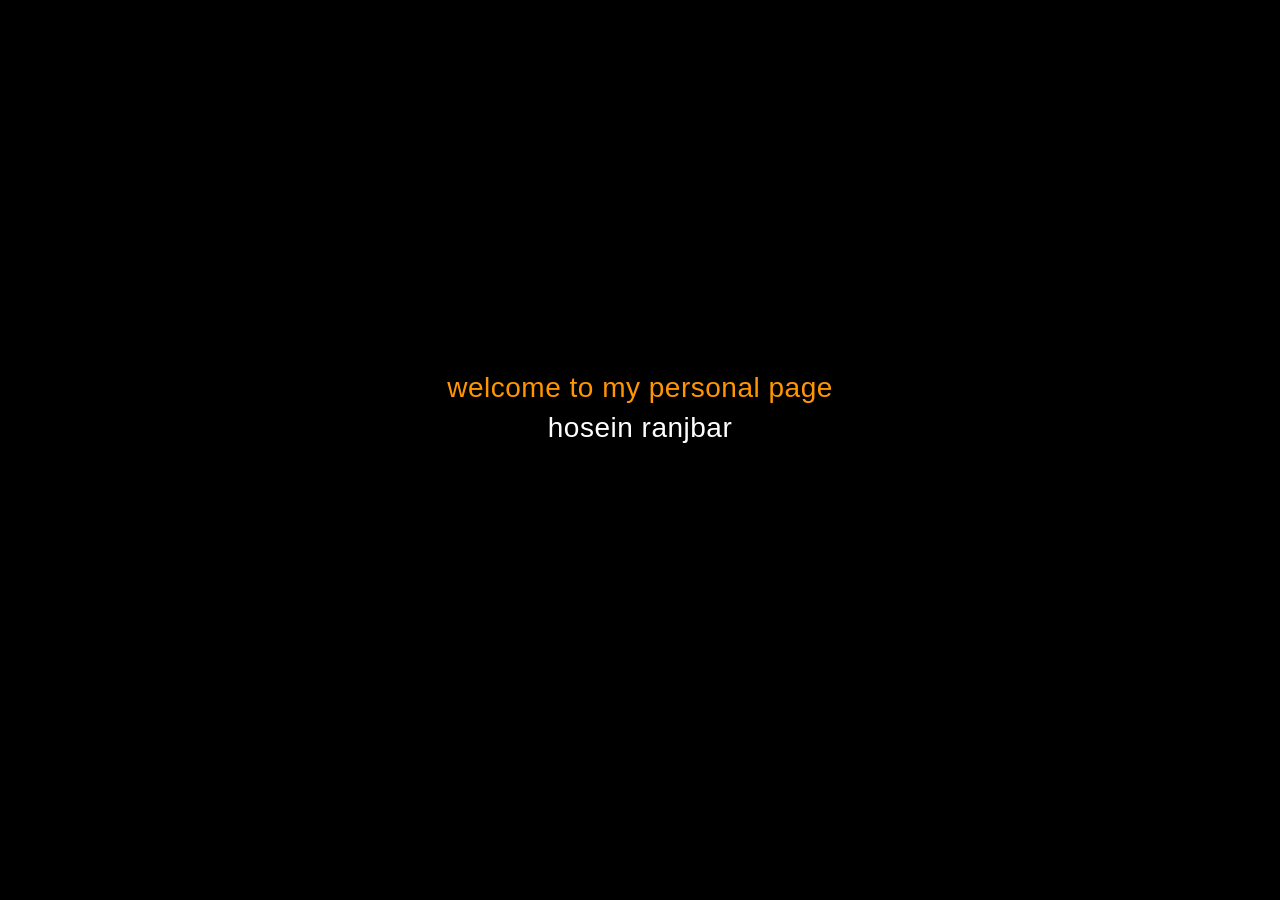
==== index.html @ e2eaaa0a "Update index.html" ====
<!DOCTYPE html>

<html lang="en">

<head>

    <meta charset="UTF-8">

    <meta name="viewport" content="width=device-width, initial-scale=1.0, maximum-scale=1.0, user-scalable=no">

    <title>hosein ranjbar</title>

    <style>

        /* Prevents all scrolling and handles layout */

        html, body {

            margin: 0;

            padding: 0;

            width: 100%;

            height: 100%;

            background: #000;

            font-family: -apple-system, BlinkMacSystemFont, "SF Pro Display", "Segoe UI", Roboto, Arial, sans-serif;

            overflow: hidden; /* Fixes the scrollbar issue */

            display: flex;

            justify-content: center;

            align-items: center;

            position: relative;

        }

        .container {

            text-align: center;

            width: 100%;

            max-width: 1000px;

            padding: 0 20px;

            z-index: 10;

            position: relative;

        }

        .line {

            font-size: clamp(18px, 5vw, 28px);

            display: block;

            margin: 8px 0;

            color: #ff9500; /* Brighter orange */

            font-weight: 500;

            letter-spacing: 0.5px;

            text-transform: lowercase;

        }

        .white { color: #fff; }

        .char {

            display: inline-block;

            position: relative;

            opacity: 0;

            animation: explode 5s cubic-bezier(0.2, 0.8, 0.2, 1) forwards;

        }

        @keyframes explode {

            0% { opacity: 0; transform: translate(var(--x), var(--y)) rotate(var(--r)); }

            85% { opacity: 1; transform: translate(var(--x2), var(--y2)) rotate(var(--r2)); }

            100% { opacity: 1; transform: translate(0,0) rotate(0deg); }

        }

        /* Responsive Button Grid */

        .links {

            margin-top: 50px;

            display: grid;

            gap: 15px;

            /* Mobile: 2 columns */

            grid-template-columns: repeat(2, 1fr);

            justify-content: center;

            width: 100%;

            max-width: 400px;

            margin-left: auto;

            margin-right: auto;

        }

        /* Tablet and Desktop: 4 columns in one row */

        @media (min-width: 768px) {

            .links {

                max-width: none;

                grid-template-columns: repeat(4, auto);

                display: flex;

                gap: 20px;

            }

        }

        .links a {

            display: flex;

            justify-content: center;

            align-items: center;

            padding: 12px 24px;

            border: 1.5px solid #ff9500;

            border-radius: 12px;

            font-size: 15px;

            color: #ff9500;

            text-decoration: none;

            font-weight: 500;

            opacity: 0;

            text-transform: lowercase;

            transition: all 0.3s ease;

            -webkit-tap-highlight-color: transparent;

            white-space: nowrap;

        }

        .links a.show-border {

            opacity: 1;

            animation: liquidPop 0.8s cubic-bezier(0.34, 1.56, 0.64, 1) forwards;

        }

        @keyframes liquidPop {

            0% { transform: scale(0.5); }

            100% { transform: scale(1); }

        }

        .links a:hover {

            background: #ff9500;

            color: #000;

            transform: scale(1.05);

        }

        /* Falling words - Prevent Scroll */

        .falling-word {

            position: absolute;

            top: -100px;

            /* Lighter, brighter orange with controlled opacity */

            color: rgba(200, 200, 200, 0.65); 

            font-weight: 400;

            pointer-events: none;

            white-space: nowrap;

            opacity: 0;

            animation: slowFall var(--duration) cubic-bezier(0.4, 0, 0.6, 1) forwards;

            z-index: 1;

        }

        @keyframes slowFall {

            0% { 

                transform: translateY(0) rotate(var(--rot)); 

                opacity: 0; 

            }

            15% { opacity: 0.65; } /* Brighter peak */

            85% { opacity: 0.4; }

            100% { 

                transform: translateY(110vh) rotate(var(--rot2)); 

                opacity: 0; 

            }

        }

    </style>

</head>

<body>

    <div class="container">

        <div class="line" data-text="welcome to my personal page"></div>

        <div class="line white" data-text="hosein ranjbar"></div>

        

        <div class="links">

            <a href="tel:+989379380848" data-text="call">call</a>
            <a href="https://codepen.io/hosein-ranjbar-the-typescripter" data-text="game">codepen</a>

            <a href="game.html" data-text="game">game</a>

            <a href="https://github.com/hosein-ranjbar" target="_blank" data-text="github">github</a>

            <a href="mailto:hosein.r67@usa.com" data-text="email">email</a>

        </div>

    </div>

    <script>

        function explodeAllText() {

            const all = document.querySelectorAll(".line, .links a");

            const screenW = window.innerWidth;

            const screenH = window.innerHeight;

            all.forEach((el) => {

                const text = el.getAttribute("data-text");

                el.innerHTML = "";

                [...text].forEach((char, i) => {

                    const span = document.createElement("span");

                    span.classList.add("char");

                    // Explosion range

                    const randX = (Math.random() - 0.5) * screenW * 1.1;

                    const randY = (Math.random() - 0.5) * screenH * 1.1;

                    const randR = Math.random() * 720 - 360;

                    

                    span.style.setProperty("--x", randX + "px");

                    span.style.setProperty("--y", randY + "px");

                    span.style.setProperty("--r", randR + "deg");

                    span.style.animationDelay = (i * 0.03) + "s";

                    

                    span.textContent = char === " " ? "\u00A0" : char;

                    el.appendChild(span);

                });

            });

            setTimeout(() => {

                document.querySelectorAll('.links a').forEach((link, index) => {

                    setTimeout(() => {

                        link.classList.add('show-border');

                    }, index * 120);

                });

            }, 4500); 

            setTimeout(startFallingWords, 6500); 

        }

        const techWords = [

            "html5", "css3", "javascript", "python", "ai", "php", "wordpress", 

            "c#", "macos", "linux", "kali", "ubuntu", "mysql", "git", "docker", 

            "react", "node.js", "cybersecurity", "swift", "android"

        ];

        function startFallingWords() {

            function createWord() {

                const word = document.createElement('div');

                word.className = 'falling-word';

                word.textContent = techWords[Math.floor(Math.random() * techWords.length)];

                // Ensure words stay within horizontal bounds to prevent horizontal scroll

                const sizeRem = Math.random() * 2 + 0.6;

                const wordWidthEstimate = word.textContent.length * (sizeRem * 12);

                const startX = Math.random() * (window.innerWidth - wordWidthEstimate);

                

                const duration = Math.random() * 10 + 15; // 15s to 25s for ultra smooth

                

                word.style.left = Math.max(0, startX) + 'px';

                word.style.fontSize = sizeRem + 'rem';

                word.style.setProperty('--duration', duration + 's');

                word.style.setProperty('--rot', (Math.random() * 30 - 15) + 'deg');

                word.style.setProperty('--rot2', (Math.random() * 90 - 45) + 'deg');

                document.body.appendChild(word);

                word.addEventListener('animationend', () => word.remove());

            }

            setInterval(createWord, 700);

        }

        // Adjust explosion on resize

        window.addEventListener('resize', () => {

            // Optional: Re-calculate center logic if needed

        });

        window.onload = explodeAllText;

    </script>

</body>

</html>
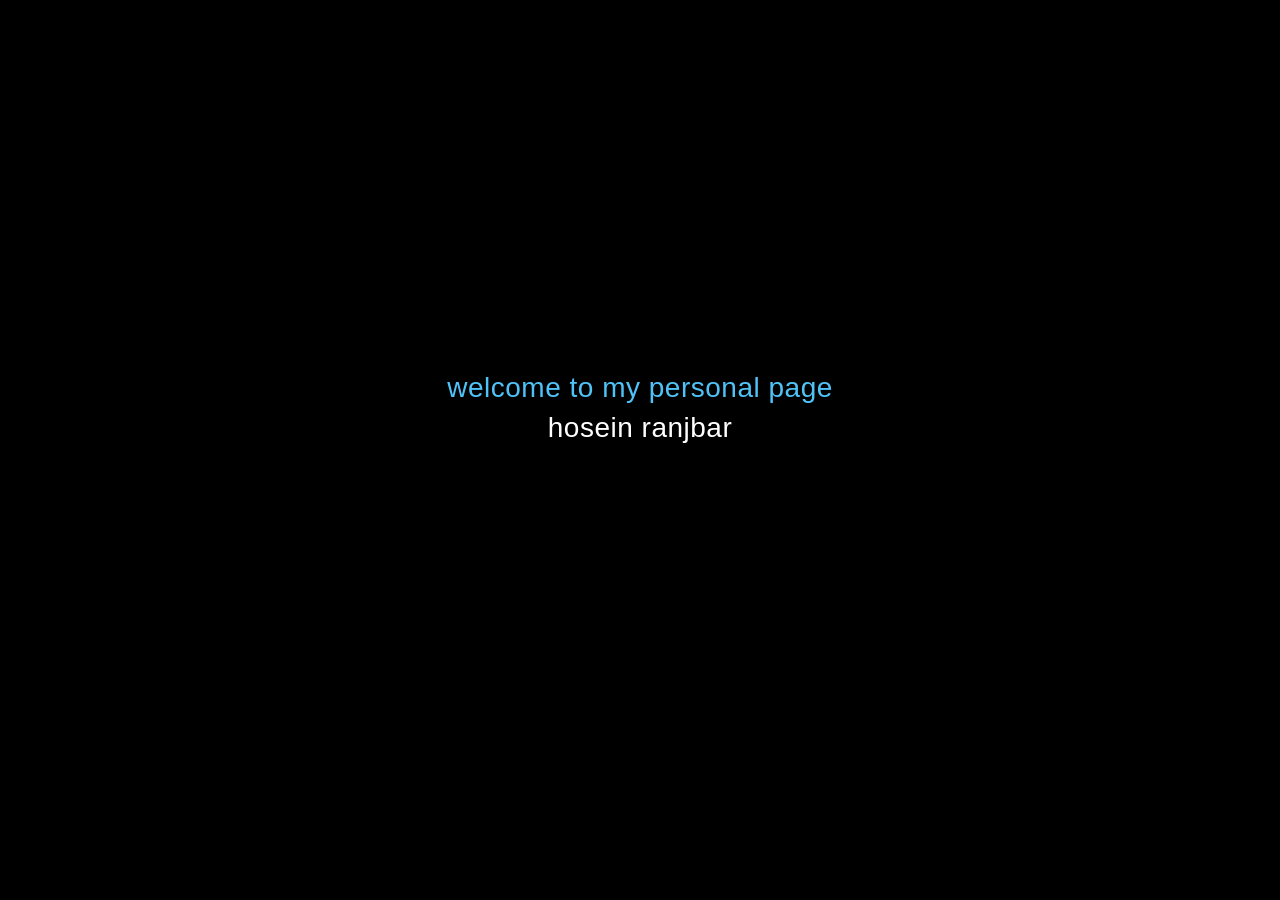
==== commit cc1b84f5: "Update index.html" ====
--- a/index.html
+++ b/index.html
@@ -64,7 +64,7 @@
 
             margin: 8px 0;
 
-            color: #ff9500; /* Brighter orange */
+            color: #4FC3F7; /* Brighter orange */
 
             font-weight: 500;
 
@@ -269,14 +269,11 @@
         <div class="links">
 
             <a href="tel:+989379380848" data-text="call">call</a>
-            <a href="https://codepen.io/hosein-ranjbar-the-typescripter" data-text="game">codepen</a>
-
+            <a href="https://codepen.io/hosein-ranjbar-the-typescripter" data-text="codepen">codepen</a>
+            <a href="https://github.com/hosein-ranjbar" target="_blank" data-text="github">github</a>
+            <a href="mailto:hosein.r67@usa.com" data-text="email">email</a>
             <a href="game.html" data-text="game">game</a>
-
-            <a href="https://github.com/hosein-ranjbar" target="_blank" data-text="github">github</a>
-
-            <a href="mailto:hosein.r67@usa.com" data-text="email">email</a>
-
+            <a href="" data-text="project">project</a>
         </div>
 
     </div>
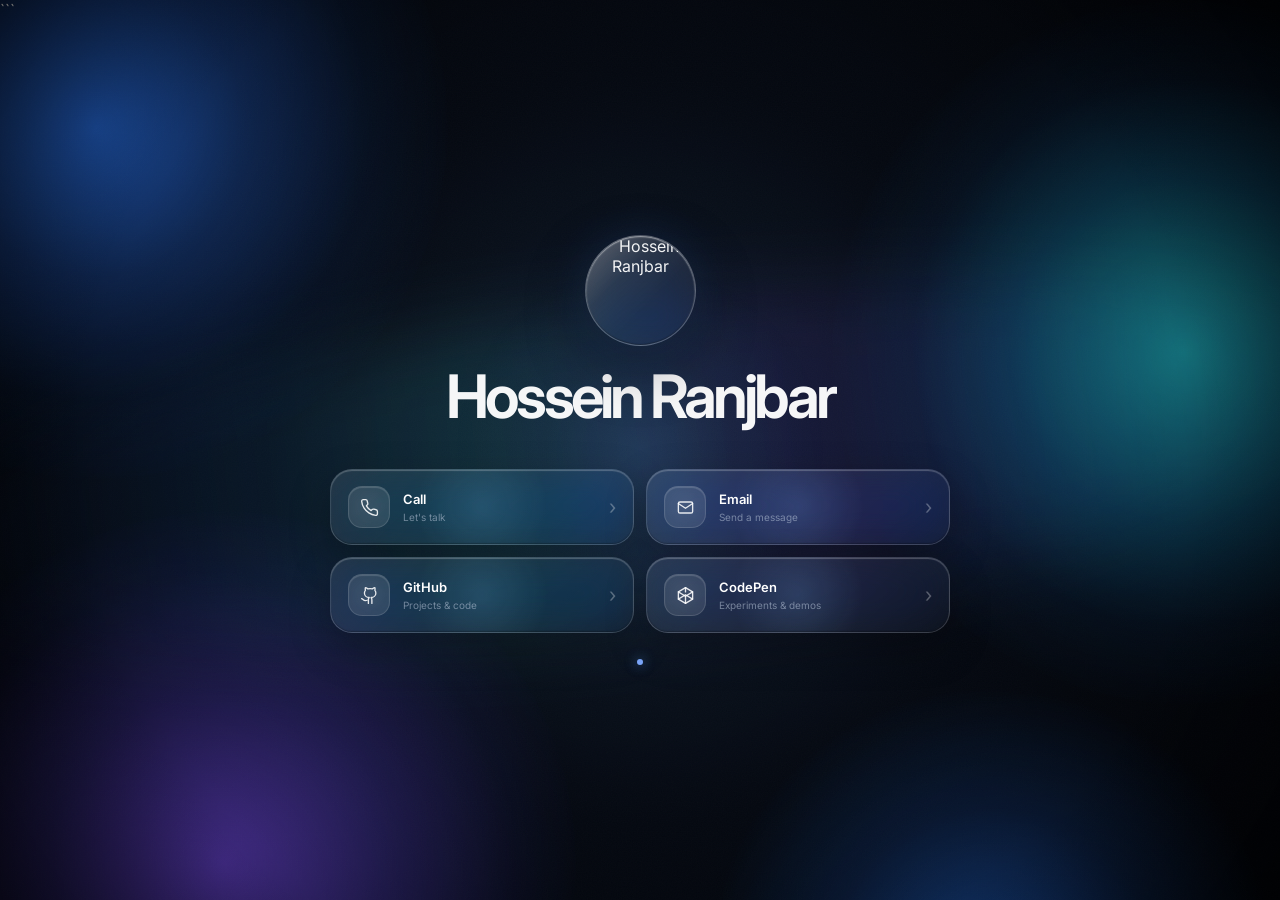
==== commit edb7ea9d: "Update index.html" ====
--- a/index.html
+++ b/index.html
@@ -1,417 +1,1784 @@
 <!DOCTYPE html>
 
 <html lang="en">
-
 <head>
 
-    <meta charset="UTF-8">
-
-    <meta name="viewport" content="width=device-width, initial-scale=1.0, maximum-scale=1.0, user-scalable=no">
-
-    <title>hosein ranjbar</title>
-
-    <style>
-
-        /* Prevents all scrolling and handles layout */
-
-        html, body {
-
-            margin: 0;
-
-            padding: 0;
-
-            width: 100%;
-
-            height: 100%;
-
-            background: #000;
-
-            font-family: -apple-system, BlinkMacSystemFont, "SF Pro Display", "Segoe UI", Roboto, Arial, sans-serif;
-
-            overflow: hidden; /* Fixes the scrollbar issue */
-
-            display: flex;
-
-            justify-content: center;
-
-            align-items: center;
-
-            position: relative;
-
-        }
-
-        .container {
-
-            text-align: center;
-
-            width: 100%;
-
-            max-width: 1000px;
-
-            padding: 0 20px;
-
-            z-index: 10;
-
-            position: relative;
-
-        }
-
-        .line {
-
-            font-size: clamp(18px, 5vw, 28px);
-
-            display: block;
-
-            margin: 8px 0;
-
-            color: #4FC3F7; /* Brighter orange */
-
-            font-weight: 500;
-
-            letter-spacing: 0.5px;
-
-            text-transform: lowercase;
-
-        }
-
-        .white { color: #fff; }
-
-        .char {
-
-            display: inline-block;
-
-            position: relative;
-
-            opacity: 0;
-
-            animation: explode 5s cubic-bezier(0.2, 0.8, 0.2, 1) forwards;
-
-        }
-
-        @keyframes explode {
-
-            0% { opacity: 0; transform: translate(var(--x), var(--y)) rotate(var(--r)); }
-
-            85% { opacity: 1; transform: translate(var(--x2), var(--y2)) rotate(var(--r2)); }
-
-            100% { opacity: 1; transform: translate(0,0) rotate(0deg); }
-
-        }
-
-        /* Responsive Button Grid */
-
-        .links {
-
-            margin-top: 50px;
-
-            display: grid;
-
-            gap: 15px;
-
-            /* Mobile: 2 columns */
-
-            grid-template-columns: repeat(2, 1fr);
-
-            justify-content: center;
-
-            width: 100%;
-
-            max-width: 400px;
-
-            margin-left: auto;
-
-            margin-right: auto;
-
-        }
-
-        /* Tablet and Desktop: 4 columns in one row */
-
-        @media (min-width: 768px) {
-
-            .links {
-
-                max-width: none;
-
-                grid-template-columns: repeat(4, auto);
-
-                display: flex;
-
-                gap: 20px;
-
+<meta charset="UTF-8">
+
+<meta
+name="viewport"
+content="width=device-width, initial-scale=1.0"
+
+>
+
+<title>Hossein Ranjbar</title>
+
+<meta
+name="description"
+content="Hossein Ranjbar — Builder creating digital products, software and interactive experiences."
+
+>
+
+<meta
+name="author"
+content="Hossein Ranjbar"
+
+>
+
+<meta
+name="theme-color"
+content="#02050b"
+
+>
+
+<link
+    rel="canonical"
+    href="https://hosseinranjbar.ir/"
+>
+
+<!-- =========================================================
+     FAVICON
+     همان عکس پروفایل GitHub
+========================================================= -->
+
+<link
+    rel="icon"
+    type="image/jpeg"
+    href="https://avatars.githubusercontent.com/u/107248189?v=4"
+>
+
+<link
+    rel="shortcut icon"
+    href="https://avatars.githubusercontent.com/u/107248189?v=4"
+>
+
+<link
+    rel="apple-touch-icon"
+    href="https://avatars.githubusercontent.com/u/107248189?v=4"
+>
+
+<!-- =========================================================
+     FONT
+========================================================= -->
+
+<link
+    rel="preconnect"
+    href="https://fonts.googleapis.com"
+>
+
+<link
+    rel="preconnect"
+    href="https://fonts.gstatic.com"
+    crossorigin
+>
+
+<link
+    href="https://fonts.googleapis.com/css2?family=Inter:wght@400;500;600;700&display=swap"
+    rel="stylesheet"
+>
+
+<!-- =========================================================
+     OPEN GRAPH
+========================================================= -->
+
+<meta
+property="og:type"
+content="profile"
+
+>
+
+<meta
+property="og:title"
+content="Hossein Ranjbar"
+
+>
+
+<meta
+property="og:description"
+content="Hossein Ranjbar — Builder creating digital products, software and interactive experiences."
+
+>
+
+<meta
+property="og:url"
+content="https://hosseinranjbar.ir/"
+
+>
+
+<meta
+property="og:image"
+content="https://avatars.githubusercontent.com/u/107248189?v=4"
+
+>
+
+<meta
+property="profile:first_name"
+content="Hossein"
+
+>
+
+<meta
+property="profile:last_name"
+content="Ranjbar"
+
+>
+
+<!-- =========================================================
+     TWITTER / X
+========================================================= -->
+
+<meta
+name="twitter:card"
+content="summary_large_image"
+
+>
+
+<meta
+name="twitter:title"
+content="Hossein Ranjbar"
+
+>
+
+<meta
+name="twitter:description"
+content="Hossein Ranjbar — Builder creating digital products, software and interactive experiences."
+
+>
+
+<meta
+name="twitter:image"
+content="https://avatars.githubusercontent.com/u/107248189?v=4"
+
+>
+
+<!-- =========================================================
+     PERSON SCHEMA
+========================================================= -->
+
+<script type="application/ld+json">
+{
+    "@context": "https://schema.org",
+
+    "@type": "Person",
+
+    "@id": "https://hosseinranjbar.ir/#person",
+
+    "name": "Hossein Ranjbar",
+
+    "givenName": "Hossein",
+
+    "familyName": "Ranjbar",
+
+    "url": "https://hosseinranjbar.ir/",
+
+    "image": "https://avatars.githubusercontent.com/u/107248189?v=4",
+
+    "jobTitle": "Builder",
+
+    "description": "Hossein Ranjbar is a builder focused on creating digital products, software and interactive experiences.",
+
+    "email": "mailto:hosein.r67@usa.com",
+
+    "telephone": "+989379380848",
+
+    "sameAs": [
+        "https://github.com/hosein-ranjbar",
+        "https://codepen.io/hosein-ranjbar-the-typescripter"
+    ],
+
+    "mainEntityOfPage": {
+        "@type": "WebPage",
+        "@id": "https://hosseinranjbar.ir/"
+    }
+}
+</script>
+
+<!-- =========================================================
+     WEBSITE SCHEMA
+========================================================= -->
+
+<script type="application/ld+json">
+{
+    "@context": "https://schema.org",
+
+    "@type": "WebSite",
+
+    "@id": "https://hosseinranjbar.ir/#website",
+
+    "url": "https://hosseinranjbar.ir/",
+
+    "name": "Hossein Ranjbar",
+
+    "description": "Personal website of Hossein Ranjbar.",
+
+    "publisher": {
+        "@id": "https://hosseinranjbar.ir/#person"
+    }
+}
+</script>
+
+<style>
+
+/* =========================================================
+   RESET
+========================================================= */
+
+*{
+    box-sizing:border-box;
+    margin:0;
+    padding:0;
+}
+
+html,
+body{
+    width:100%;
+    min-height:100%;
+}
+
+body{
+
+    overflow:hidden;
+
+    background:#02050b;
+
+    color:white;
+
+    font-family:
+        Inter,
+        -apple-system,
+        BlinkMacSystemFont,
+        "SF Pro Display",
+        "Segoe UI",
+        sans-serif;
+
+    -webkit-font-smoothing:antialiased;
+}
+
+
+/* =========================================================
+   BACKGROUND
+========================================================= */
+
+.background{
+
+    position:fixed;
+
+    inset:0;
+
+    overflow:hidden;
+
+    background:
+        radial-gradient(
+            circle at 50% 50%,
+            #101a2a 0%,
+            #050a13 48%,
+            #010308 100%
+        );
+}
+
+
+/* =========================================================
+   GRADIENT BLOBS
+========================================================= */
+
+.blob{
+
+    position:absolute;
+
+    width:55vw;
+    height:55vw;
+
+    max-width:850px;
+    max-height:850px;
+
+    border-radius:50%;
+
+    pointer-events:none;
+
+    will-change:transform;
+
+    mix-blend-mode:screen;
+}
+
+
+/* BLUE */
+
+.blob.blue{
+
+    left:-20%;
+    top:-25%;
+
+    background:
+        radial-gradient(
+            circle,
+            rgba(40,120,255,.78) 0%,
+            rgba(35,100,220,.38) 30%,
+            rgba(20,70,160,.12) 55%,
+            transparent 72%
+        );
+
+    animation:
+        blueMove 11s ease-in-out infinite alternate;
+}
+
+
+/* CYAN */
+
+.blob.cyan{
+
+    right:-20%;
+    top:0;
+
+    background:
+        radial-gradient(
+            circle,
+            rgba(30,215,220,.65) 0%,
+            rgba(20,145,200,.32) 35%,
+            rgba(20,80,150,.12) 55%,
+            transparent 72%
+        );
+
+    animation:
+        cyanMove 14s ease-in-out infinite alternate;
+}
+
+
+/* PURPLE */
+
+.blob.purple{
+
+    left:-10%;
+    bottom:-35%;
+
+    background:
+        radial-gradient(
+            circle,
+            rgba(125,75,255,.65) 0%,
+            rgba(90,65,220,.32) 35%,
+            rgba(50,40,150,.12) 58%,
+            transparent 72%
+        );
+
+    animation:
+        purpleMove 13s ease-in-out infinite alternate;
+}
+
+
+/* BOTTOM BLUE */
+
+.blob.bottom{
+
+    right:0;
+    bottom:-40%;
+
+    width:45vw;
+    height:45vw;
+
+    background:
+        radial-gradient(
+            circle,
+            rgba(35,120,255,.55) 0%,
+            rgba(30,100,220,.2) 40%,
+            transparent 70%
+        );
+
+    animation:
+        bottomMove 10s ease-in-out infinite alternate;
+}
+
+
+/* =========================================================
+   BACKGROUND MOTION
+========================================================= */
+
+@keyframes blueMove{
+
+    0%{
+        transform:
+            translate3d(-5vw,-3vh,0)
+            scale(1);
+    }
+
+    50%{
+        transform:
+            translate3d(17vw,12vh,0)
+            scale(1.12);
+    }
+
+    100%{
+        transform:
+            translate3d(3vw,25vh,0)
+            scale(.94);
+    }
+}
+
+
+@keyframes cyanMove{
+
+    0%{
+        transform:
+            translate3d(5vw,0,0)
+            scale(1);
+    }
+
+    50%{
+        transform:
+            translate3d(-15vw,12vh,0)
+            scale(1.15);
+    }
+
+    100%{
+        transform:
+            translate3d(-5vw,-12vh,0)
+            scale(.94);
+    }
+}
+
+
+@keyframes purpleMove{
+
+    0%{
+        transform:
+            translate3d(-5vw,5vh,0)
+            scale(1);
+    }
+
+    50%{
+        transform:
+            translate3d(15vw,-12vh,0)
+            scale(1.13);
+    }
+
+    100%{
+        transform:
+            translate3d(25vw,5vh,0)
+            scale(.96);
+    }
+}
+
+
+@keyframes bottomMove{
+
+    0%{
+        transform:
+            translate3d(5vw,5vh,0)
+            scale(1);
+    }
+
+    50%{
+        transform:
+            translate3d(-10vw,-15vh,0)
+            scale(1.15);
+    }
+
+    100%{
+        transform:
+            translate3d(-20vw,0,0)
+            scale(.95);
+    }
+}
+
+
+/* =========================================================
+   COLOR WAVE
+========================================================= */
+
+.color-wave{
+
+    position:absolute;
+
+    width:120vw;
+
+    height:35vh;
+
+    left:-10vw;
+
+    top:34vh;
+
+    border-radius:50%;
+
+    background:
+        linear-gradient(
+            90deg,
+            transparent,
+            rgba(45,130,255,.12),
+            rgba(55,220,220,.16),
+            rgba(130,80,255,.13),
+            rgba(30,120,255,.10),
+            transparent
+        );
+
+    transform:rotate(-7deg);
+
+    filter:blur(35px);
+
+    opacity:.8;
+
+    animation:
+        waveMove 9s ease-in-out infinite alternate;
+
+    will-change:transform;
+}
+
+
+@keyframes waveMove{
+
+    0%{
+        transform:
+            translate3d(-12%,0,0)
+            rotate(-8deg)
+            scale(1);
+    }
+
+    100%{
+        transform:
+            translate3d(12%,4vh,0)
+            rotate(-4deg)
+            scale(1.08);
+    }
+}
+
+
+/* =========================================================
+   NOISE
+========================================================= */
+
+.noise{
+
+    position:absolute;
+
+    inset:0;
+
+    pointer-events:none;
+
+    opacity:.025;
+
+    background-image:
+        url("data:image/svg+xml,%3Csvg xmlns='http://www.w3.org/2000/svg' width='180' height='180'%3E%3Cfilter id='n'%3E%3CfeTurbulence type='fractalNoise' baseFrequency='.8' numOctaves='3'/%3E%3C/filter%3E%3Crect width='100%25' height='100%25' filter='url(%23n)'/%3E%3C/svg%3E");
+}
+
+
+/* =========================================================
+   VIGNETTE
+========================================================= */
+
+.vignette{
+
+    position:absolute;
+
+    inset:0;
+
+    pointer-events:none;
+
+    background:
+        radial-gradient(
+            circle at center,
+            transparent 25%,
+            rgba(0,0,0,.22) 70%,
+            rgba(0,0,0,.6) 100%
+        );
+}
+
+
+/* =========================================================
+   MOUSE LIGHT
+========================================================= */
+
+.mouse-light{
+
+    position:fixed;
+
+    width:380px;
+    height:380px;
+
+    left:0;
+    top:0;
+
+    pointer-events:none;
+
+    border-radius:50%;
+
+    background:
+        radial-gradient(
+            circle,
+            rgba(90,170,255,.12),
+            rgba(80,150,255,.035) 35%,
+            transparent 70%
+        );
+
+    transform:
+        translate3d(-50%,-50%,0);
+
+    will-change:transform;
+
+    z-index:5;
+}
+
+
+/* =========================================================
+   PAGE
+========================================================= */
+
+.page{
+
+    position:relative;
+
+    width:
+        min(620px,calc(100% - 28px));
+
+    height:100svh;
+
+    margin:auto;
+
+    display:flex;
+
+    flex-direction:column;
+
+    justify-content:center;
+
+    align-items:center;
+
+    z-index:10;
+}
+
+
+/* =========================================================
+   HERO
+========================================================= */
+
+.hero{
+
+    text-align:center;
+
+    margin-bottom:30px;
+}
+
+
+/* =========================================================
+   AVATAR
+   ORIGINAL: 82px
+   NEW: 111px
+   = approximately 35% larger
+========================================================= */
+
+.avatar{
+
+    position:relative;
+
+    width:111px;
+    height:111px;
+
+    margin:
+        0 auto 22px;
+
+    border-radius:50%;
+
+    overflow:hidden;
+
+    background:
+        linear-gradient(
+            145deg,
+            rgba(255,255,255,.15),
+            rgba(255,255,255,.035)
+        );
+
+    border:
+        1px solid
+        rgba(255,255,255,.25);
+
+    box-shadow:
+
+        inset
+        0 1px 1px
+        rgba(255,255,255,.30),
+
+        inset
+        0 -1px 1px
+        rgba(0,0,0,.3),
+
+        0 20px 60px
+        rgba(0,0,0,.35),
+
+        0 0 45px
+        rgba(80,150,255,.16);
+
+    backdrop-filter:
+        blur(18px)
+        saturate(180%);
+
+    -webkit-backdrop-filter:
+        blur(18px)
+        saturate(180%);
+
+    transform:
+        translateZ(0);
+
+    will-change:transform;
+}
+
+
+/* =========================================================
+   PROFILE IMAGE
+========================================================= */
+
+.avatar img{
+
+    position:absolute;
+
+    inset:0;
+
+    width:100%;
+    height:100%;
+
+    object-fit:cover;
+
+    object-position:center;
+
+    display:block;
+
+    border-radius:50%;
+
+    opacity:.94;
+}
+
+
+/* =========================================================
+   STATIC GLASS REFLECTION
+   NO ANIMATION
+========================================================= */
+
+.avatar::before{
+
+    content:"";
+
+    position:absolute;
+
+    inset:0;
+
+    z-index:2;
+
+    border-radius:50%;
+
+    pointer-events:none;
+
+    background:
+
+        linear-gradient(
+            135deg,
+            rgba(255,255,255,.25),
+            rgba(255,255,255,.04) 35%,
+            transparent 60%
+        );
+
+    box-shadow:
+        inset
+        0 1px 2px
+        rgba(255,255,255,.32);
+}
+
+
+/* =========================================================
+   TEXT
+========================================================= */
+
+h1{
+
+    font-size:
+        clamp(40px,8vw,60px);
+
+    line-height:.95;
+
+    letter-spacing:
+        -.065em;
+
+    font-weight:650;
+
+    color:
+        rgba(255,255,255,.96);
+}
+
+
+.role{
+
+    margin-top:13px;
+
+    font-size:13px;
+
+    color:
+        rgba(205,215,230,.68);
+}
+
+
+.description{
+
+    max-width:470px;
+
+    margin:
+        14px auto 0;
+
+    font-size:12px;
+
+    line-height:1.7;
+
+    color:
+        rgba(185,197,216,.54);
+}
+
+
+/* =========================================================
+   LINKS
+========================================================= */
+
+.links{
+
+    width:100%;
+
+    display:grid;
+
+    grid-template-columns:
+        repeat(2,1fr);
+
+    gap:12px;
+}
+
+
+/* =========================================================
+   GLASS BUTTON
+========================================================= */
+
+.glass{
+
+    --x:50%;
+    --y:50%;
+
+    position:relative;
+
+    min-height:76px;
+
+    padding:
+        0 17px;
+
+    display:flex;
+
+    align-items:center;
+
+    text-decoration:none;
+
+    color:white;
+
+    overflow:hidden;
+
+    border-radius:22px;
+
+    border:
+        1px solid
+        rgba(255,255,255,.16);
+
+    background:
+
+        radial-gradient(
+            circle at var(--x) var(--y),
+            rgba(130,195,255,.15),
+            transparent 42%
+        ),
+
+        linear-gradient(
+            135deg,
+            rgba(255,255,255,.105),
+            rgba(255,255,255,.035)
+        );
+
+    backdrop-filter:
+        blur(24px)
+        saturate(180%);
+
+    -webkit-backdrop-filter:
+        blur(24px)
+        saturate(180%);
+
+    box-shadow:
+
+        inset
+        0 1px 1px
+        rgba(255,255,255,.24),
+
+        inset
+        0 -1px 1px
+        rgba(0,0,0,.22),
+
+        0 15px 40px
+        rgba(0,0,0,.25);
+
+    transform:
+        translateZ(0);
+
+    will-change:transform;
+
+    transition:
+        transform .22s ease,
+        border-color .22s ease,
+        background .22s ease,
+        box-shadow .22s ease;
+}
+
+
+/* =========================================================
+   BUTTON SHINE
+========================================================= */
+
+.glass .shine{
+
+    position:absolute;
+
+    top:-150%;
+    left:-80%;
+
+    width:35%;
+    height:400%;
+
+    transform:
+        rotate(24deg);
+
+    background:
+        linear-gradient(
+            90deg,
+            transparent,
+            rgba(255,255,255,.25),
+            rgba(160,220,255,.08),
+            transparent
+        );
+
+    filter:blur(7px);
+
+    pointer-events:none;
+
+    transition:
+        left .7s cubic-bezier(.2,.8,.2,1);
+}
+
+
+/* =========================================================
+   ICON
+========================================================= */
+
+.icon{
+
+    width:42px;
+    height:42px;
+
+    flex:0 0 42px;
+
+    display:flex;
+
+    align-items:center;
+    justify-content:center;
+
+    border-radius:14px;
+
+    border:
+        1px solid
+        rgba(255,255,255,.13);
+
+    background:
+        rgba(255,255,255,.065);
+
+    box-shadow:
+        inset
+        0 1px 1px
+        rgba(255,255,255,.16);
+
+    backdrop-filter:
+        blur(15px);
+
+    -webkit-backdrop-filter:
+        blur(15px);
+}
+
+
+.icon svg{
+
+    width:19px;
+    height:19px;
+
+    stroke:
+        rgba(255,255,255,.88);
+
+    stroke-width:1.7;
+
+    fill:none;
+
+    stroke-linecap:round;
+
+    stroke-linejoin:round;
+}
+
+
+/* =========================================================
+   BUTTON TEXT
+========================================================= */
+
+.button-text{
+
+    margin-left:13px;
+
+    display:flex;
+
+    flex-direction:column;
+
+    gap:4px;
+}
+
+
+.title{
+
+    font-size:13px;
+
+    font-weight:600;
+}
+
+
+.subtitle{
+
+    font-size:10px;
+
+    color:
+        rgba(190,202,220,.55);
+}
+
+
+.arrow{
+
+    margin-left:auto;
+
+    color:
+        rgba(255,255,255,.3);
+
+    font-size:20px;
+
+    transition:
+        transform .22s ease,
+        color .22s ease;
+}
+
+
+/* =========================================================
+   BUTTON HOVER
+========================================================= */
+
+.glass:hover{
+
+    border-color:
+        rgba(255,255,255,.28);
+
+    transform:
+        translateY(-3px)
+        scale(1.008);
+
+    background:
+
+        radial-gradient(
+            circle at var(--x) var(--y),
+            rgba(120,200,255,.19),
+            transparent 45%
+        ),
+
+        linear-gradient(
+            135deg,
+            rgba(255,255,255,.13),
+            rgba(255,255,255,.045)
+        );
+
+    box-shadow:
+
+        inset
+        0 1px 1px
+        rgba(255,255,255,.3),
+
+        0 20px 50px
+        rgba(0,0,0,.34),
+
+        0 0 35px
+        rgba(70,150,255,.07);
+}
+
+
+.glass:hover .shine{
+
+    left:160%;
+}
+
+
+.glass:hover .arrow{
+
+    transform:
+        translateX(4px);
+
+    color:
+        rgba(255,255,255,.85);
+}
+
+
+/* =========================================================
+   FOOTER
+========================================================= */
+
+.footer{
+
+    margin-top:26px;
+
+    font-size:9px;
+
+    color:
+        rgba(180,190,205,.4);
+}
+
+
+.status{
+
+    display:flex;
+
+    align-items:center;
+
+    gap:7px;
+}
+
+
+.dot{
+
+    width:6px;
+    height:6px;
+
+    border-radius:50%;
+
+    background:
+        #7faaff;
+
+    box-shadow:
+        0 0 12px
+        rgba(80,150,255,.8);
+}
+
+
+/* =========================================================
+   MOBILE
+========================================================= */
+
+@media(max-width:600px){
+
+    body{
+        overflow:hidden;
+    }
+
+    .page{
+
+        width:
+            calc(100% - 20px);
+    }
+
+    .hero{
+
+        margin-bottom:24px;
+    }
+
+
+    /* 70px → 95px */
+
+    .avatar{
+
+        width:95px;
+        height:95px;
+
+        margin-bottom:18px;
+    }
+
+    .description{
+
+        max-width:350px;
+
+        font-size:11px;
+    }
+
+    .links{
+
+        grid-template-columns:1fr;
+
+        gap:9px;
+    }
+
+    .glass{
+
+        min-height:65px;
+
+        border-radius:19px;
+    }
+
+    .icon{
+
+        width:38px;
+        height:38px;
+
+        flex-basis:38px;
+    }
+
+    .blob{
+
+        width:85vw;
+        height:85vw;
+    }
+
+    .mouse-light{
+
+        display:none;
+    }
+}
+
+
+/* =========================================================
+   REDUCED MOTION
+========================================================= */
+
+@media(prefers-reduced-motion:reduce){
+
+    .blob,
+    .color-wave{
+
+        animation:none;
+    }
+
+    *{
+
+        transition:none!important;
+    }
+}
+
+</style>
+
+</head>
+
+<body>
+
+<!-- =======================================================
+     BACKGROUND
+======================================================= -->
+
+<div class="background">
+
+```
+<div class="blob blue"></div>
+
+<div class="blob cyan"></div>
+
+<div class="blob purple"></div>
+
+<div class="blob bottom"></div>
+
+<div class="color-wave"></div>
+
+<div class="noise"></div>
+
+<div class="vignette"></div>
+
+
+</div>
+
+<!-- =======================================================
+     MOUSE LIGHT
+======================================================= -->
+
+<div
+    class="mouse-light"
+    id="mouseLight"
+></div>
+
+<!-- =======================================================
+     MAIN
+======================================================= -->
+
+<main class="page">
+
+<!-- ===================================================
+     HERO
+==================================================== -->
+
+<section class="hero">
+
+
+    <div class="avatar">
+
+        <img
+            src="https://avatars.githubusercontent.com/u/107248189?v=4"
+            alt="Hossein Ranjbar"
+            width="111"
+            height="111"
+        >
+
+    </div>
+
+
+    <h1>
+        Hossein Ranjbar
+    </h1>
+
+
+    <p class="role">
+        
+    </p>
+
+
+    <p class="description"></p>
+
+
+</section>
+
+
+<!-- ===================================================
+     LINKS
+==================================================== -->
+
+<nav
+    class="links"
+    aria-label="Contact and social links"
+>
+
+
+    <!-- CALL -->
+
+    <a
+        href="tel:+989379380848"
+        class="glass"
+        aria-label="Call Hossein Ranjbar"
+    >
+
+        <span class="shine"></span>
+
+        <span class="icon">
+
+            <svg
+                viewBox="0 0 24 24"
+                aria-hidden="true"
+            >
+
+                <path
+                    d="M22 16.92v3a2 2 0 0 1-2.18 2
+                    19.79 19.79 0 0 1-8.63-3.07
+                    19.5 19.5 0 0 1-6-6
+                    A19.79 19.79 0 0 1 2.12 4.18
+                    2 2 0 0 1 4.11 2h3
+                    a2 2 0 0 1 2 1.72
+                    12.84 12.84 0 0 0 .7 2.81
+                    2 2 0 0 1-.45 2.11
+                    L8.09 9.91
+                    a16 16 0 0 0 6 6
+                    l1.27-1.27
+                    a2 2 0 0 1 2.11-.45
+                    12.84 12.84 0 0 0 2.81.7
+                    A2 2 0 0 1 22 16.92z"
+                />
+
+            </svg>
+
+        </span>
+
+
+        <span class="button-text">
+
+            <span class="title">
+                Call
+            </span>
+
+            <span class="subtitle">
+                Let's talk
+            </span>
+
+        </span>
+
+
+        <span class="arrow">
+            ›
+        </span>
+
+    </a>
+
+
+
+    <!-- EMAIL -->
+
+    <a
+        href="mailto:hosein.r67@usa.com"
+        class="glass"
+        aria-label="Email Hossein Ranjbar"
+    >
+
+        <span class="shine"></span>
+
+        <span class="icon">
+
+            <svg
+                viewBox="0 0 24 24"
+                aria-hidden="true"
+            >
+
+                <rect
+                    x="3"
+                    y="5"
+                    width="18"
+                    height="14"
+                    rx="2"
+                />
+
+                <path
+                    d="m3 7 9 6 9-6"
+                />
+
+            </svg>
+
+        </span>
+
+
+        <span class="button-text">
+
+            <span class="title">
+                Email
+            </span>
+
+            <span class="subtitle">
+                Send a message
+            </span>
+
+        </span>
+
+
+        <span class="arrow">
+            ›
+        </span>
+
+    </a>
+
+
+
+    <!-- GITHUB -->
+
+    <a
+        href="https://github.com/hosein-ranjbar"
+        target="_blank"
+        rel="noopener noreferrer"
+        class="glass"
+        aria-label="Hossein Ranjbar on GitHub"
+    >
+
+        <span class="shine"></span>
+
+        <span class="icon">
+
+            <svg
+                viewBox="0 0 24 24"
+                aria-hidden="true"
+            >
+
+                <path
+                    d="M15 22v-4
+                    a4.8 4.8 0 0 0-1-3.5
+                    c3 0 6-2 6-5.5
+                    .08-1.25-.4-2.45-1.2-3.4
+                    .28-1.15.28-2.35 0-3.5
+                    0 0-1 0-3.2 1.5
+                    a11.4 11.4 0 0 0-5.6 0
+                    C7.8 2.1 6.8 2.1 6.8 2.1
+                    c-.28 1.15-.28 2.35 0 3.5
+                    A5.5 5.5 0 0 0 5.6 9
+                    c0 3.5 3 5.5 6 5.5
+                    -.39.49-.68 1.05-.85 1.65
+                    -.17.6-.22 1.22-.15 1.85v4"
+                />
+
+                <path
+                    d="M9 18c-4.51 2-5-2-7-2"
+                />
+
+            </svg>
+
+        </span>
+
+
+        <span class="button-text">
+
+            <span class="title">
+                GitHub
+            </span>
+
+            <span class="subtitle">
+                Projects &amp; code
+            </span>
+
+        </span>
+
+
+        <span class="arrow">
+            ›
+        </span>
+
+    </a>
+
+
+
+    <!-- CODEPEN -->
+
+    <a
+        href="https://codepen.io/hosein-ranjbar-the-typescripter"
+        target="_blank"
+        rel="noopener noreferrer"
+        class="glass"
+        aria-label="Hossein Ranjbar on CodePen"
+    >
+
+        <span class="shine"></span>
+
+        <span class="icon">
+
+            <svg
+                viewBox="0 0 24 24"
+                aria-hidden="true"
+            >
+
+                <path
+                    d="m12 2 9 5.5v9L12 22l-9-5.5v-9L12 2z"
+                />
+
+                <path
+                    d="m3 7.5 9 5.5 9-5.5"
+                />
+
+                <path
+                    d="M12 13v9"
+                />
+
+                <path
+                    d="m3 16.5 9-5.5 9 5.5"
+                />
+
+                <path
+                    d="M12 2v5.5"
+                />
+
+            </svg>
+
+        </span>
+
+
+        <span class="button-text">
+
+            <span class="title">
+                CodePen
+            </span>
+
+            <span class="subtitle">
+                Experiments &amp; demos
+            </span>
+
+        </span>
+
+
+        <span class="arrow">
+            ›
+        </span>
+
+    </a>
+
+
+</nav>
+
+
+<!-- ===================================================
+     FOOTER
+==================================================== -->
+
+<footer class="footer">
+
+    <span class="status">
+
+        <span class="dot"></span>
+
+        
+
+    </span>
+
+</footer>
+
+
+</main>
+
+<script>
+
+/* =========================================================
+   ELEMENTS
+========================================================= */
+
+const mouseLight =
+    document.getElementById("mouseLight");
+
+const cards =
+    document.querySelectorAll(".glass");
+
+
+/* =========================================================
+   MOUSE POSITION
+========================================================= */
+
+let mouseX =
+    window.innerWidth / 2;
+
+let mouseY =
+    window.innerHeight / 2;
+
+let currentX =
+    mouseX;
+
+let currentY =
+    mouseY;
+
+
+/* =========================================================
+   POINTER
+========================================================= */
+
+window.addEventListener(
+    "pointermove",
+    e => {
+
+        mouseX =
+            e.clientX;
+
+        mouseY =
+            e.clientY;
+
+
+        cards.forEach(card => {
+
+            const rect =
+                card.getBoundingClientRect();
+
+
+            const x =
+                ((e.clientX - rect.left) /
+                rect.width) * 100;
+
+
+            const y =
+                ((e.clientY - rect.top) /
+                rect.height) * 100;
+
+
+            card.style.setProperty(
+                "--x",
+                x + "%"
+            );
+
+
+            card.style.setProperty(
+                "--y",
+                y + "%"
+            );
+
+        });
+
+    },
+    {
+        passive:true
+    }
+);
+
+
+/* =========================================================
+   SMOOTH CURSOR LIGHT
+========================================================= */
+
+function animate(){
+
+    currentX +=
+        (mouseX - currentX) * .16;
+
+    currentY +=
+        (mouseY - currentY) * .16;
+
+
+    mouseLight.style.transform =
+        `translate3d(
+            ${currentX}px,
+            ${currentY}px,
+            0
+        ) translate3d(-50%,-50%,0)`;
+
+
+    requestAnimationFrame(
+        animate
+    );
+}
+
+
+animate();
+
+
+/* =========================================================
+   CARD MAGNETIC MOTION
+========================================================= */
+
+if(
+    window.matchMedia(
+        "(pointer:fine)"
+    ).matches
+){
+
+    cards.forEach(card => {
+
+        card.addEventListener(
+            "pointermove",
+            e => {
+
+                const rect =
+                    card.getBoundingClientRect();
+
+
+                const px =
+                    (e.clientX - rect.left) /
+                    rect.width -
+                    .5;
+
+
+                const py =
+                    (e.clientY - rect.top) /
+                    rect.height -
+                    .5;
+
+
+                card.style.transform =
+                    `translate3d(
+                        ${px * 5}px,
+                        ${py * 4 - 3}px,
+                        0
+                    ) scale(1.008)`;
+
+            },
+            {
+                passive:true
             }
-
-        }
-
-        .links a {
-
-            display: flex;
-
-            justify-content: center;
-
-            align-items: center;
-
-            padding: 12px 24px;
-
-            border: 1.5px solid #ff9500;
-
-            border-radius: 12px;
-
-            font-size: 15px;
-
-            color: #ff9500;
-
-            text-decoration: none;
-
-            font-weight: 500;
-
-            opacity: 0;
-
-            text-transform: lowercase;
-
-            transition: all 0.3s ease;
-
-            -webkit-tap-highlight-color: transparent;
-
-            white-space: nowrap;
-
-        }
-
-        .links a.show-border {
-
-            opacity: 1;
-
-            animation: liquidPop 0.8s cubic-bezier(0.34, 1.56, 0.64, 1) forwards;
-
-        }
-
-        @keyframes liquidPop {
-
-            0% { transform: scale(0.5); }
-
-            100% { transform: scale(1); }
-
-        }
-
-        .links a:hover {
-
-            background: #ff9500;
-
-            color: #000;
-
-            transform: scale(1.05);
-
-        }
-
-        /* Falling words - Prevent Scroll */
-
-        .falling-word {
-
-            position: absolute;
-
-            top: -100px;
-
-            /* Lighter, brighter orange with controlled opacity */
-
-            color: rgba(200, 200, 200, 0.65); 
-
-            font-weight: 400;
-
-            pointer-events: none;
-
-            white-space: nowrap;
-
-            opacity: 0;
-
-            animation: slowFall var(--duration) cubic-bezier(0.4, 0, 0.6, 1) forwards;
-
-            z-index: 1;
-
-        }
-
-        @keyframes slowFall {
-
-            0% { 
-
-                transform: translateY(0) rotate(var(--rot)); 
-
-                opacity: 0; 
+        );
+
+
+        card.addEventListener(
+            "pointerleave",
+            () => {
+
+                card.style.transform =
+                    "translate3d(0,0,0) scale(1)";
 
             }
-
-            15% { opacity: 0.65; } /* Brighter peak */
-
-            85% { opacity: 0.4; }
-
-            100% { 
-
-                transform: translateY(110vh) rotate(var(--rot2)); 
-
-                opacity: 0; 
-
-            }
-
-        }
-
-    </style>
-
-</head>
-
-<body>
-
-    <div class="container">
-
-        <div class="line" data-text="welcome to my personal page"></div>
-
-        <div class="line white" data-text="hosein ranjbar"></div>
-
-        
-
-        <div class="links">
-
-            <a href="tel:+989379380848" data-text="call">call</a>
-            <a href="https://codepen.io/hosein-ranjbar-the-typescripter" data-text="codepen">codepen</a>
-            <a href="https://github.com/hosein-ranjbar" target="_blank" data-text="github">github</a>
-            <a href="mailto:hosein.r67@usa.com" data-text="email">email</a>
-            <a href="game.html" data-text="game">game</a>
-            <a href="" data-text="project">project</a>
-        </div>
-
-    </div>
-
-    <script>
-
-        function explodeAllText() {
-
-            const all = document.querySelectorAll(".line, .links a");
-
-            const screenW = window.innerWidth;
-
-            const screenH = window.innerHeight;
-
-            all.forEach((el) => {
-
-                const text = el.getAttribute("data-text");
-
-                el.innerHTML = "";
-
-                [...text].forEach((char, i) => {
-
-                    const span = document.createElement("span");
-
-                    span.classList.add("char");
-
-                    // Explosion range
-
-                    const randX = (Math.random() - 0.5) * screenW * 1.1;
-
-                    const randY = (Math.random() - 0.5) * screenH * 1.1;
-
-                    const randR = Math.random() * 720 - 360;
-
-                    
-
-                    span.style.setProperty("--x", randX + "px");
-
-                    span.style.setProperty("--y", randY + "px");
-
-                    span.style.setProperty("--r", randR + "deg");
-
-                    span.style.animationDelay = (i * 0.03) + "s";
-
-                    
-
-                    span.textContent = char === " " ? "\u00A0" : char;
-
-                    el.appendChild(span);
-
-                });
-
-            });
-
-            setTimeout(() => {
-
-                document.querySelectorAll('.links a').forEach((link, index) => {
-
-                    setTimeout(() => {
-
-                        link.classList.add('show-border');
-
-                    }, index * 120);
-
-                });
-
-            }, 4500); 
-
-            setTimeout(startFallingWords, 6500); 
-
-        }
-
-        const techWords = [
-
-            "html5", "css3", "javascript", "python", "ai", "php", "wordpress", 
-
-            "c#", "macos", "linux", "kali", "ubuntu", "mysql", "git", "docker", 
-
-            "react", "node.js", "cybersecurity", "swift", "android"
-
-        ];
-
-        function startFallingWords() {
-
-            function createWord() {
-
-                const word = document.createElement('div');
-
-                word.className = 'falling-word';
-
-                word.textContent = techWords[Math.floor(Math.random() * techWords.length)];
-
-                // Ensure words stay within horizontal bounds to prevent horizontal scroll
-
-                const sizeRem = Math.random() * 2 + 0.6;
-
-                const wordWidthEstimate = word.textContent.length * (sizeRem * 12);
-
-                const startX = Math.random() * (window.innerWidth - wordWidthEstimate);
-
-                
-
-                const duration = Math.random() * 10 + 15; // 15s to 25s for ultra smooth
-
-                
-
-                word.style.left = Math.max(0, startX) + 'px';
-
-                word.style.fontSize = sizeRem + 'rem';
-
-                word.style.setProperty('--duration', duration + 's');
-
-                word.style.setProperty('--rot', (Math.random() * 30 - 15) + 'deg');
-
-                word.style.setProperty('--rot2', (Math.random() * 90 - 45) + 'deg');
-
-                document.body.appendChild(word);
-
-                word.addEventListener('animationend', () => word.remove());
-
-            }
-
-            setInterval(createWord, 700);
-
-        }
-
-        // Adjust explosion on resize
-
-        window.addEventListener('resize', () => {
-
-            // Optional: Re-calculate center logic if needed
-
-        });
-
-        window.onload = explodeAllText;
-
-    </script>
+        );
+
+    });
+
+}
+
+</script>
 
 </body>
-
 </html>
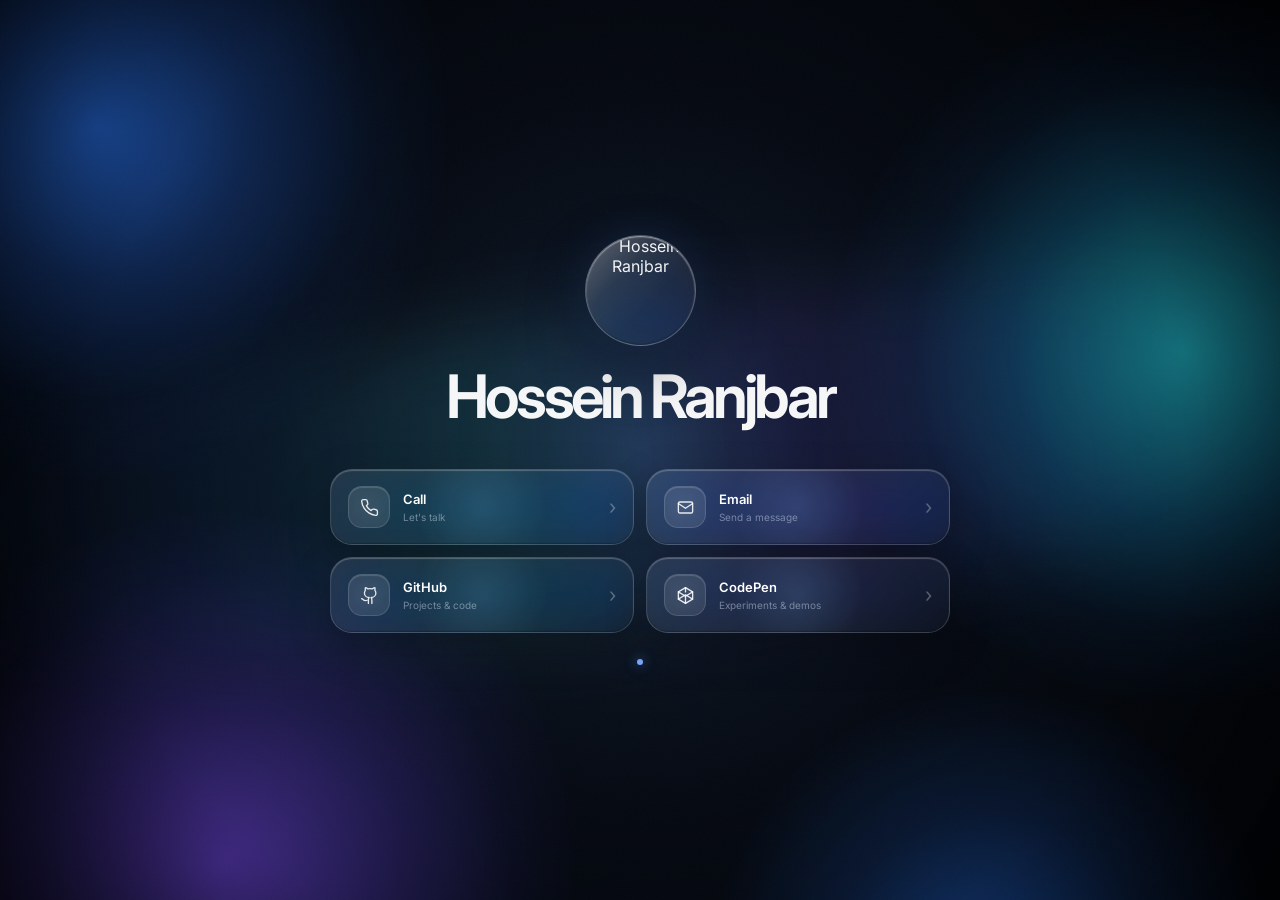
==== commit efb7bb8b: "Update index.html" ====
--- a/index.html
+++ b/index.html
@@ -36,10 +36,7 @@
     href="https://hosseinranjbar.ir/"
 >
 
-<!-- =========================================================
-     FAVICON
-     همان عکس پروفایل GitHub
-========================================================= -->
+
 
 <link
     rel="icon"
@@ -1263,7 +1260,7 @@
 
 <div class="background">
 
-```
+
 <div class="blob blue"></div>
 
 <div class="blob cyan"></div>
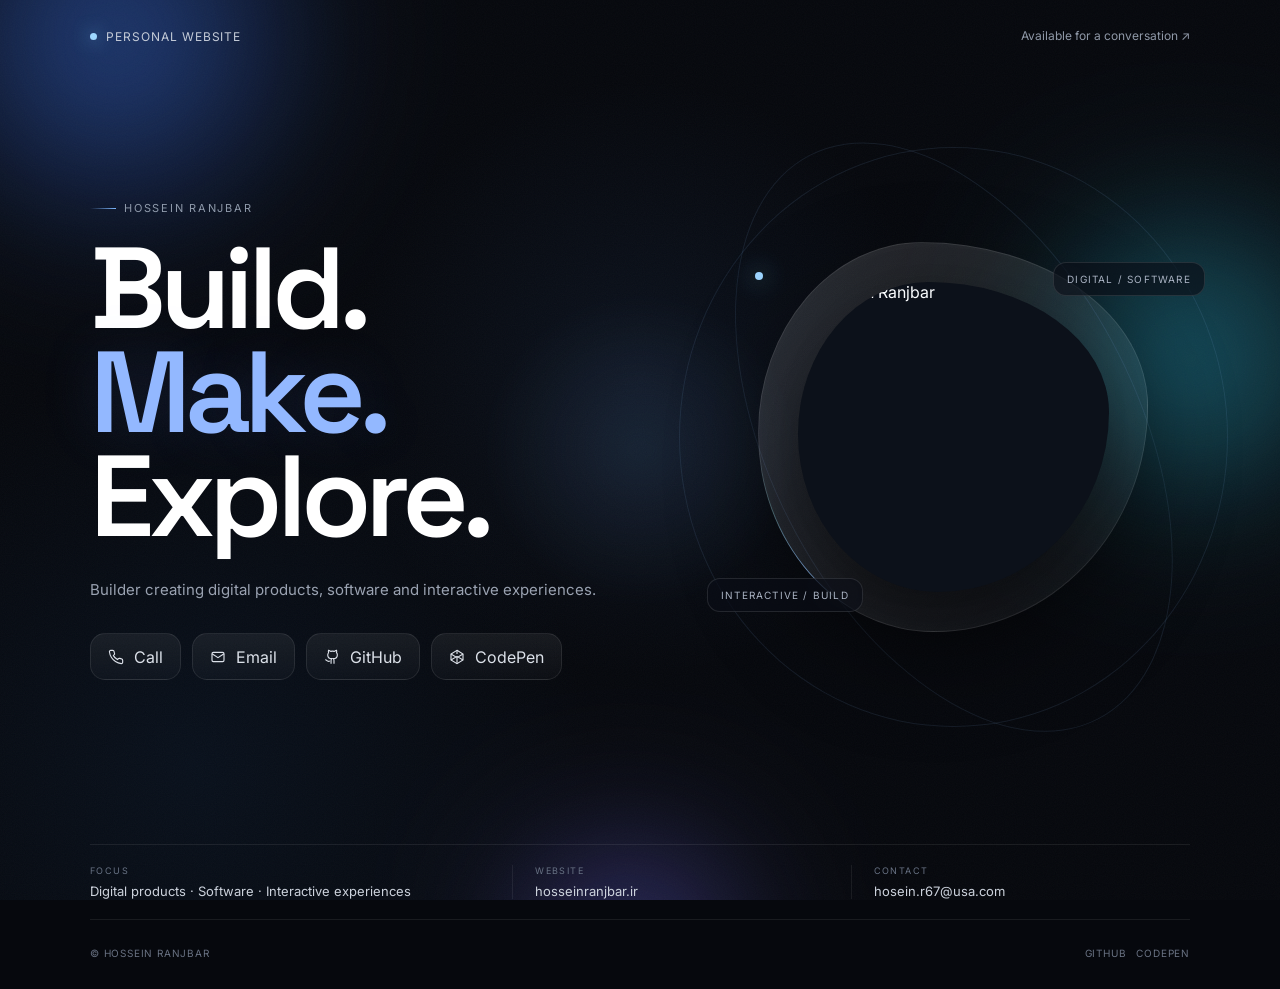
==== commit a71ac516: "Update index.html" ====
--- a/index.html
+++ b/index.html
@@ -1,1781 +1,263 @@
 <!DOCTYPE html>
-
 <html lang="en">
 <head>
-
-<meta charset="UTF-8">
-
-<meta
-name="viewport"
-content="width=device-width, initial-scale=1.0"
-
->
-
+<meta charset="UTF-8" />
+<meta name="viewport" content="width=device-width, initial-scale=1.0" />
+<meta name="theme-color" content="#07090f" />
+<meta name="description" content="Hossein Ranjbar — Builder creating digital products, software and interactive experiences." />
+<meta name="author" content="Hossein Ranjbar" />
+<link rel="canonical" href="https://hosseinranjbar.ir/" />
+<link rel="icon" type="image/jpeg" href="https://avatars.githubusercontent.com/u/107248189?v=4" />
+<link rel="apple-touch-icon" href="https://avatars.githubusercontent.com/u/107248189?v=4" />
+<link rel="preconnect" href="https://fonts.googleapis.com" />
+<link rel="preconnect" href="https://fonts.gstatic.com" crossorigin />
+<link href="https://fonts.googleapis.com/css2?family=Inter:wght@400;500;600;700&family=Space+Grotesk:wght@400;500;600;700&display=swap" rel="stylesheet" />
 <title>Hossein Ranjbar</title>
-
-<meta
-name="description"
-content="Hossein Ranjbar — Builder creating digital products, software and interactive experiences."
-
->
-
-<meta
-name="author"
-content="Hossein Ranjbar"
-
->
-
-<meta
-name="theme-color"
-content="#02050b"
-
->
-
-<link
-    rel="canonical"
-    href="https://hosseinranjbar.ir/"
->
-
-
-
-<link
-    rel="icon"
-    type="image/jpeg"
-    href="https://avatars.githubusercontent.com/u/107248189?v=4"
->
-
-<link
-    rel="shortcut icon"
-    href="https://avatars.githubusercontent.com/u/107248189?v=4"
->
-
-<link
-    rel="apple-touch-icon"
-    href="https://avatars.githubusercontent.com/u/107248189?v=4"
->
-
-<!-- =========================================================
-     FONT
-========================================================= -->
-
-<link
-    rel="preconnect"
-    href="https://fonts.googleapis.com"
->
-
-<link
-    rel="preconnect"
-    href="https://fonts.gstatic.com"
-    crossorigin
->
-
-<link
-    href="https://fonts.googleapis.com/css2?family=Inter:wght@400;500;600;700&display=swap"
-    rel="stylesheet"
->
-
-<!-- =========================================================
-     OPEN GRAPH
-========================================================= -->
-
-<meta
-property="og:type"
-content="profile"
-
->
-
-<meta
-property="og:title"
-content="Hossein Ranjbar"
-
->
-
-<meta
-property="og:description"
-content="Hossein Ranjbar — Builder creating digital products, software and interactive experiences."
-
->
-
-<meta
-property="og:url"
-content="https://hosseinranjbar.ir/"
-
->
-
-<meta
-property="og:image"
-content="https://avatars.githubusercontent.com/u/107248189?v=4"
-
->
-
-<meta
-property="profile:first_name"
-content="Hossein"
-
->
-
-<meta
-property="profile:last_name"
-content="Ranjbar"
-
->
-
-<!-- =========================================================
-     TWITTER / X
-========================================================= -->
-
-<meta
-name="twitter:card"
-content="summary_large_image"
-
->
-
-<meta
-name="twitter:title"
-content="Hossein Ranjbar"
-
->
-
-<meta
-name="twitter:description"
-content="Hossein Ranjbar — Builder creating digital products, software and interactive experiences."
-
->
-
-<meta
-name="twitter:image"
-content="https://avatars.githubusercontent.com/u/107248189?v=4"
-
->
-
-<!-- =========================================================
-     PERSON SCHEMA
-========================================================= -->
-
-<script type="application/ld+json">
-{
-    "@context": "https://schema.org",
-
-    "@type": "Person",
-
-    "@id": "https://hosseinranjbar.ir/#person",
-
-    "name": "Hossein Ranjbar",
-
-    "givenName": "Hossein",
-
-    "familyName": "Ranjbar",
-
-    "url": "https://hosseinranjbar.ir/",
-
-    "image": "https://avatars.githubusercontent.com/u/107248189?v=4",
-
-    "jobTitle": "Builder",
-
-    "description": "Hossein Ranjbar is a builder focused on creating digital products, software and interactive experiences.",
-
-    "email": "mailto:hosein.r67@usa.com",
-
-    "telephone": "+989379380848",
-
-    "sameAs": [
-        "https://github.com/hosein-ranjbar",
-        "https://codepen.io/hosein-ranjbar-the-typescripter"
-    ],
-
-    "mainEntityOfPage": {
-        "@type": "WebPage",
-        "@id": "https://hosseinranjbar.ir/"
+<style>
+:root{
+  --bg:#06080d;
+  --text:#f6f8fb;
+  --muted:#9199a8;
+  --line:rgba(255,255,255,.09);
+  --glass:rgba(255,255,255,.045);
+  --glass2:rgba(255,255,255,.025);
+  --blue:#70a8ff;
+  --cyan:#79e2ff;
+}
+*{box-sizing:border-box;margin:0;padding:0}
+html{scroll-behavior:smooth}
+body{
+  min-height:100vh;
+  color:var(--text);
+  background:var(--bg);
+  font-family:Inter,system-ui,sans-serif;
+  overflow-x:hidden;
+  -webkit-font-smoothing:antialiased;
+}
+button,a{font:inherit}
+a{color:inherit;text-decoration:none}
+
+/* ---------- moving atmosphere ---------- */
+.scene{position:fixed;inset:0;overflow:hidden;background:
+  radial-gradient(circle at 50% 42%,rgba(53,89,145,.13),transparent 36%),
+  radial-gradient(circle at 15% 85%,rgba(34,87,150,.11),transparent 30%),
+  #06080d;
+  z-index:-5;
+}
+.orb{position:absolute;border-radius:999px;filter:blur(65px);mix-blend-mode:screen;opacity:.55;will-change:transform}
+.orb.a{width:38vw;height:38vw;min-width:280px;min-height:280px;left:-10vw;top:-16vw;background:radial-gradient(circle,#3976ff,transparent 67%);animation:orbA 17s ease-in-out infinite alternate}
+.orb.b{width:32vw;height:32vw;min-width:240px;min-height:240px;right:-9vw;top:17vh;background:radial-gradient(circle,#23b7d5,transparent 65%);animation:orbB 21s ease-in-out infinite alternate}
+.orb.c{width:26vw;height:26vw;min-width:220px;min-height:220px;left:36vw;bottom:-17vw;background:radial-gradient(circle,#756dff,transparent 63%);animation:orbC 19s ease-in-out infinite alternate}
+@keyframes orbA{to{transform:translate3d(19vw,17vh,0) scale(1.08)}}
+@keyframes orbB{to{transform:translate3d(-14vw,12vh,0) scale(.86)}}
+@keyframes orbC{to{transform:translate3d(8vw,-15vh,0) scale(1.12)}}
+
+.grid{
+ position:absolute;inset:-20%;opacity:.13;
+ background-image:linear-gradient(rgba(255,255,255,.08) 1px,transparent 1px),linear-gradient(90deg,rgba(255,255,255,.08) 1px,transparent 1px);
+ background-size:58px 58px;transform:perspective(900px) rotateX(67deg) translateY(25%);transform-origin:center bottom;
+ mask-image:linear-gradient(to top,rgba(0,0,0,1),transparent 70%);
+ animation:gridDrift 18s linear infinite;
+}
+@keyframes gridDrift{to{background-position:0 116px,116px 0}}
+.noise{position:absolute;inset:-50%;opacity:.035;pointer-events:none;background-image:url("data:image/svg+xml,%3Csvg xmlns='http://www.w3.org/2000/svg' width='160' height='160' viewBox='0 0 160 160'%3E%3Cfilter id='n'%3E%3CfeTurbulence type='fractalNoise' baseFrequency='.9' numOctaves='2' stitchTiles='stitch'/%3E%3C/filter%3E%3Crect width='100%25' height='100%25' filter='url(%23n)'/%3E%3C/svg%3E");animation:noiseMove .22s steps(2) infinite}
+@keyframes noiseMove{to{transform:translate3d(2%,1%,0)}}
+.cursor-light{position:fixed;left:0;top:0;width:340px;height:340px;border-radius:50%;pointer-events:none;z-index:5;transform:translate(-50%,-50%);background:radial-gradient(circle,rgba(115,177,255,.11),transparent 64%);filter:blur(8px);mix-blend-mode:screen}
+
+/* ---------- layout ---------- */
+.wrap{width:min(1100px,calc(100% - 34px));margin:auto;padding:28px 0 30px}
+.topbar{display:flex;align-items:center;justify-content:space-between;gap:16px;animation:rise .8s cubic-bezier(.2,.8,.2,1) both}
+.mark{display:flex;align-items:center;gap:9px;font-size:12px;color:#c4cbd7;letter-spacing:.08em;text-transform:uppercase}
+.mark-dot{width:7px;height:7px;border-radius:50%;background:#9ed7ff;box-shadow:0 0 18px rgba(120,205,255,.9);animation:pulse 2.3s ease-in-out infinite}
+@keyframes pulse{50%{transform:scale(1.7);opacity:.5}}
+.top-link{font-size:12px;color:#8f98a7;border-bottom:1px solid transparent;transition:.3s}
+.top-link:hover{color:#fff;border-color:rgba(255,255,255,.28)}
+
+.hero{min-height:calc(100vh - 100px);display:grid;place-items:center;padding:55px 0 70px}
+.hero-grid{width:100%;display:grid;grid-template-columns:1.08fr .92fr;align-items:center;gap:72px}
+.copy{position:relative;z-index:2}
+.kicker{display:inline-flex;align-items:center;gap:8px;color:#8f9aab;font-size:11px;letter-spacing:.16em;text-transform:uppercase;margin-bottom:22px;animation:rise .8s .08s cubic-bezier(.2,.8,.2,1) both}
+.kicker::before{content:"";width:26px;height:1px;background:linear-gradient(90deg,transparent,#7db7ff)}
+h1{font-family:"Space Grotesk",Inter,sans-serif;font-weight:600;line-height:.9;letter-spacing:-.055em;font-size:clamp(68px,9vw,126px);max-width:7.5ch;animation:rise .9s .16s cubic-bezier(.2,.8,.2,1) both}
+.name-break{display:block;color:#fff}
+.name-break.accent{color:#93b8ff;text-shadow:0 0 60px rgba(100,145,255,.16)}
+.bio{max-width:540px;margin-top:28px;color:#9aa2b1;font-size:15px;line-height:1.8;animation:rise .9s .25s cubic-bezier(.2,.8,.2,1) both}
+.actions{display:flex;gap:11px;flex-wrap:wrap;margin-top:30px;animation:rise .9s .34s cubic-bezier(.2,.8,.2,1) both}
+.action{height:47px;padding:0 17px;border:1px solid var(--line);border-radius:15px;display:inline-flex;align-items:center;gap:10px;background:linear-gradient(180deg,rgba(255,255,255,.065),rgba(255,255,255,.025));backdrop-filter:blur(18px);-webkit-backdrop-filter:blur(18px);color:#dce1e9;transition:transform .35s cubic-bezier(.2,.8,.2,1),background .35s,border-color .35s,box-shadow .35s}
+.action:hover{transform:translateY(-4px);background:rgba(255,255,255,.08);border-color:rgba(150,190,255,.26);box-shadow:0 16px 36px rgba(0,0,0,.25)}
+.action svg{width:16px;height:16px;stroke:currentColor;fill:none;stroke-width:1.7}
+
+.visual{position:relative;min-height:500px;display:grid;place-items:center;animation:visualIn 1.1s .18s cubic-bezier(.2,.8,.2,1) both}
+@keyframes visualIn{from{opacity:0;transform:translateY(25px) scale(.96)}to{opacity:1;transform:none}}
+.profile-shell{position:relative;width:min(390px,72vw);aspect-ratio:1;border-radius:42% 58% 55% 45% / 49% 42% 58% 51%;background:linear-gradient(135deg,rgba(255,255,255,.13),rgba(255,255,255,.025));border:1px solid rgba(255,255,255,.1);box-shadow:inset 0 0 80px rgba(255,255,255,.025),0 35px 90px rgba(0,0,0,.35);backdrop-filter:blur(20px);-webkit-backdrop-filter:blur(20px);animation:morph 10s ease-in-out infinite}
+@keyframes morph{0%,100%{border-radius:42% 58% 55% 45% / 49% 42% 58% 51%;transform:translate3d(0,0,0) rotate(0)}50%{border-radius:52% 48% 43% 57% / 44% 56% 47% 53%;transform:translate3d(0,-8px,0) rotate(1deg)}}
+.profile-shell::before{content:"";position:absolute;inset:-1px;border-radius:inherit;padding:1px;background:conic-gradient(from 0deg,transparent 0 58%,rgba(132,189,255,.65),rgba(119,242,255,.22),transparent 74%);-webkit-mask:linear-gradient(#000 0 0) content-box,linear-gradient(#000 0 0);-webkit-mask-composite:xor;mask-composite:exclude;animation:spin 9s linear infinite}
+@keyframes spin{to{transform:rotate(360deg)}}
+.profile{position:absolute;inset:10%;overflow:hidden;border-radius:inherit;background:#0c111a;box-shadow:0 25px 55px rgba(0,0,0,.36)}
+.profile img{width:100%;height:100%;object-fit:cover;display:block;filter:saturate(.95) contrast(1.04)}
+.profile::after{content:"";position:absolute;inset:0;background:linear-gradient(120deg,transparent 38%,rgba(255,255,255,.13) 50%,transparent 62%);transform:translateX(-120%);animation:glint 5.5s 1.8s ease-in-out infinite}
+@keyframes glint{18%,100%{transform:translateX(120%)}}
+.float-label{position:absolute;right:-15px;top:15%;padding:10px 13px;border:1px solid rgba(255,255,255,.11);background:rgba(10,14,22,.64);backdrop-filter:blur(16px);-webkit-backdrop-filter:blur(16px);border-radius:13px;font-size:10px;letter-spacing:.12em;text-transform:uppercase;color:#aab3c3;animation:float 4.5s ease-in-out infinite}
+.float-label.left{left:-10px;right:auto;top:auto;bottom:15%;animation-delay:-2.1s}
+@keyframes float{50%{transform:translateY(-8px)}}
+.orbit{position:absolute;border:1px solid rgba(149,195,255,.1);border-radius:50%;pointer-events:none}
+.orbit.o1{width:116%;height:116%;animation:orbit1 20s linear infinite}
+.orbit.o2{width:134%;height:74%;transform:rotate(63deg);animation:orbit2 16s linear infinite}
+@keyframes orbit1{to{transform:rotate(360deg)}}
+@keyframes orbit2{to{transform:rotate(423deg)}}
+.orbit-dot{position:absolute;width:8px;height:8px;border-radius:50%;background:#9dd5ff;box-shadow:0 0 24px rgba(120,206,255,.9);left:8%;top:17%;animation:dotPulse 2s ease-in-out infinite}
+@keyframes dotPulse{50%{transform:scale(1.4);opacity:.55}}
+
+/* ---------- bottom strip ---------- */
+.info{border-top:1px solid rgba(255,255,255,.08);border-bottom:1px solid rgba(255,255,255,.08);display:grid;grid-template-columns:1.25fr 1fr 1fr;padding:20px 0;margin-bottom:5px;animation:rise .8s .45s both}
+.info-block{padding:0 22px;border-right:1px solid rgba(255,255,255,.07)}
+.info-block:first-child{padding-left:0}.info-block:last-child{border:0}
+.label{font-size:9px;letter-spacing:.16em;text-transform:uppercase;color:#687284;margin-bottom:7px}
+.value{font-size:13px;color:#ccd2dc}
+.small-note{color:#7f8998;font-size:12px}
+
+footer{display:flex;justify-content:space-between;align-items:center;padding-top:22px;color:#697283;font-size:10px;letter-spacing:.08em;text-transform:uppercase}
+.socials{display:flex;gap:10px}
+.socials a{transition:.3s}.socials a:hover{color:#cddfff}
+
+@keyframes rise{from{opacity:0;transform:translateY(20px)}to{opacity:1;transform:none}}
+
+@media(max-width:820px){
+  .hero{padding-top:40px;min-height:auto}
+  .hero-grid{grid-template-columns:1fr;gap:48px}
+  h1{font-size:clamp(62px,17vw,96px);max-width:9ch}
+  .visual{min-height:420px}
+  .profile-shell{width:min(360px,82vw)}
+  .info{grid-template-columns:1fr;gap:0;padding:0}
+  .info-block{border-right:0;border-bottom:1px solid rgba(255,255,255,.07);padding:16px 0}
+  .info-block:last-child{border-bottom:0}
+}
+@media(max-width:520px){
+  .wrap{width:min(100% - 22px,1100px);padding-top:18px}
+  .top-link{display:none}
+  .hero-grid{gap:28px}
+  h1{font-size:18vw}
+  .bio{font-size:14px;margin-top:21px}
+  .action{flex:1;justify-content:center;min-width:140px}
+  .visual{min-height:350px}
+  .profile-shell{width:min(310px,82vw)}
+  .float-label{display:none}
+  footer{font-size:9px}
+  .cursor-light{display:none}
+  .grid{background-size:44px 44px}
+}
+@media(prefers-reduced-motion:reduce){
+  *,*::before,*::after{animation:none!important;transition:none!important;scroll-behavior:auto!important}
+}
+</style>
+</head>
+<body>
+<div class="scene" aria-hidden="true">
+  <div class="orb a"></div><div class="orb b"></div><div class="orb c"></div>
+  <div class="grid"></div><div class="noise"></div>
+</div>
+<div class="cursor-light" id="cursorLight"></div>
+
+<div class="wrap">
+  <header class="topbar">
+    <div class="mark"><span class="mark-dot"></span> Personal website</div>
+    <a class="top-link" href="mailto:hosein.r67@usa.com">Available for a conversation ↗</a>
+  </header>
+
+  <main>
+    <section class="hero">
+      <div class="hero-grid">
+        <div class="copy">
+          <div class="kicker">Hossein Ranjbar</div>
+          <h1><span class="name-break">Build.</span><span class="name-break accent">Make.</span><span class="name-break">Explore.</span></h1>
+          <p class="bio">Builder creating digital products, software and interactive experiences.</p>
+          <div class="actions" aria-label="Contact and social links">
+            <a class="action" href="tel:+989379380848" aria-label="Call Hossein Ranjbar">
+              <svg viewBox="0 0 24 24"><path d="M22 16.9v3a2 2 0 0 1-2.2 2 19.8 19.8 0 0 1-8.6-3.1 19.5 19.5 0 0 1-6-6A19.8 19.8 0 0 1 2.1 4.2 2 2 0 0 1 4.1 2h3a2 2 0 0 1 2 1.7c.1 1 .4 2 .7 2.8a2 2 0 0 1-.5 2.1L8.1 9.9a16 16 0 0 0 6 6l1.3-1.3a2 2 0 0 1 2.1-.5c.9.3 1.8.6 2.8.7a2 2 0 0 1 1.7 2.1Z"/></svg>
+              Call
+            </a>
+            <a class="action" href="mailto:hosein.r67@usa.com" aria-label="Email Hossein Ranjbar">
+              <svg viewBox="0 0 24 24"><rect x="3" y="5" width="18" height="14" rx="2"/><path d="m3 7 9 6 9-6"/></svg>
+              Email
+            </a>
+            <a class="action" href="https://github.com/hosein-ranjbar" target="_blank" rel="noopener noreferrer" aria-label="GitHub">
+              <svg viewBox="0 0 24 24"><path d="M15 22v-4a4.8 4.8 0 0 0-1-3.5c3 0 6-2 6-5.5.08-1.25-.4-2.45-1.2-3.4.28-1.15.28-2.35 0-3.5 0 0-1 0-3.2 1.5a11.4 11.4 0 0 0-5.6 0C7.8 2.1 6.8 2.1 6.8 2.1c-.28 1.15-.28 2.35 0 3.5A5.5 5.5 0 0 0 5.6 9c0 3.5 3 5.5 6 5.5-.39.49-.68 1.05-.85 1.65-.17.6-.22 1.22-.15 1.85v4"/><path d="M9 18c-4.5 2-5-2-7-2"/></svg>
+              GitHub
+            </a>
+            <a class="action" href="https://codepen.io/hosein-ranjbar-the-typescripter" target="_blank" rel="noopener noreferrer" aria-label="CodePen">
+              <svg viewBox="0 0 24 24"><path d="m12 2 9 5.5v9L12 22l-9-5.5v-9L12 2Z"/><path d="m3 7.5 9 5.5 9-5.5M12 13v9M3 16.5 12 11l9 5.5M12 2v5.5"/></svg>
+              CodePen
+            </a>
+          </div>
+        </div>
+
+        <div class="visual" aria-hidden="true">
+          <div class="orbit o1"></div>
+          <div class="orbit o2"></div>
+          <div class="orbit-dot"></div>
+          <div class="profile-shell" id="profileShell">
+            <div class="profile">
+              <img src="https://avatars.githubusercontent.com/u/107248189?v=4" alt="Hossein Ranjbar" width="700" height="700" loading="eager" />
+            </div>
+          </div>
+          <div class="float-label">Digital / Software</div>
+          <div class="float-label left">Interactive / Build</div>
+        </div>
+      </div>
+    </section>
+
+    <section class="info" aria-label="Profile information">
+      <div class="info-block">
+        <div class="label">Focus</div>
+        <div class="value">Digital products · Software · Interactive experiences</div>
+      </div>
+      <div class="info-block">
+        <div class="label">Website</div>
+        <div class="value">hosseinranjbar.ir</div>
+      </div>
+      <div class="info-block">
+        <div class="label">Contact</div>
+        <div class="value">hosein.r67@usa.com</div>
+      </div>
+    </section>
+  </main>
+
+  <footer>
+    <span>© Hossein Ranjbar</span>
+    <div class="socials">
+      <a href="https://github.com/hosein-ranjbar" target="_blank" rel="noopener noreferrer">GitHub</a>
+      <a href="https://codepen.io/hosein-ranjbar-the-typescripter" target="_blank" rel="noopener noreferrer">CodePen</a>
+    </div>
+  </footer>
+</div>
+
+<script>
+(function(){
+  const cursor=document.getElementById('cursorLight');
+  const shell=document.getElementById('profileShell');
+  const fine=window.matchMedia('(pointer:fine)').matches;
+  if(fine){
+    let tx=innerWidth/2,ty=innerHeight/2,x=tx,y=ty;
+    addEventListener('pointermove',e=>{tx=e.clientX;ty=e.clientY});
+    function loop(){
+      x+=(tx-x)*.09;y+=(ty-y)*.09;
+      cursor.style.transform=`translate3d(${x}px,${y}px,0) translate(-50%,-50%)`;
+      requestAnimationFrame(loop);
     }
-}
+    loop();
+    shell.addEventListener('pointermove',e=>{
+      const r=shell.getBoundingClientRect();
+      const px=(e.clientX-r.left)/r.width-.5;
+      const py=(e.clientY-r.top)/r.height-.5;
+      shell.style.animationPlayState='paused';
+      shell.style.transform=`translate3d(${px*10}px,${py*10-3}px,0) rotate(${px*2}deg)`;
+    });
+    shell.addEventListener('pointerleave',()=>{
+      shell.style.animationPlayState='running';
+      shell.style.transform='';
+    });
+  }
+})();
 </script>
-
-<!-- =========================================================
-     WEBSITE SCHEMA
-========================================================= -->
-
-<script type="application/ld+json">
-{
-    "@context": "https://schema.org",
-
-    "@type": "WebSite",
-
-    "@id": "https://hosseinranjbar.ir/#website",
-
-    "url": "https://hosseinranjbar.ir/",
-
-    "name": "Hossein Ranjbar",
-
-    "description": "Personal website of Hossein Ranjbar.",
-
-    "publisher": {
-        "@id": "https://hosseinranjbar.ir/#person"
-    }
-}
-</script>
-
-<style>
-
-/* =========================================================
-   RESET
-========================================================= */
-
-*{
-    box-sizing:border-box;
-    margin:0;
-    padding:0;
-}
-
-html,
-body{
-    width:100%;
-    min-height:100%;
-}
-
-body{
-
-    overflow:hidden;
-
-    background:#02050b;
-
-    color:white;
-
-    font-family:
-        Inter,
-        -apple-system,
-        BlinkMacSystemFont,
-        "SF Pro Display",
-        "Segoe UI",
-        sans-serif;
-
-    -webkit-font-smoothing:antialiased;
-}
-
-
-/* =========================================================
-   BACKGROUND
-========================================================= */
-
-.background{
-
-    position:fixed;
-
-    inset:0;
-
-    overflow:hidden;
-
-    background:
-        radial-gradient(
-            circle at 50% 50%,
-            #101a2a 0%,
-            #050a13 48%,
-            #010308 100%
-        );
-}
-
-
-/* =========================================================
-   GRADIENT BLOBS
-========================================================= */
-
-.blob{
-
-    position:absolute;
-
-    width:55vw;
-    height:55vw;
-
-    max-width:850px;
-    max-height:850px;
-
-    border-radius:50%;
-
-    pointer-events:none;
-
-    will-change:transform;
-
-    mix-blend-mode:screen;
-}
-
-
-/* BLUE */
-
-.blob.blue{
-
-    left:-20%;
-    top:-25%;
-
-    background:
-        radial-gradient(
-            circle,
-            rgba(40,120,255,.78) 0%,
-            rgba(35,100,220,.38) 30%,
-            rgba(20,70,160,.12) 55%,
-            transparent 72%
-        );
-
-    animation:
-        blueMove 11s ease-in-out infinite alternate;
-}
-
-
-/* CYAN */
-
-.blob.cyan{
-
-    right:-20%;
-    top:0;
-
-    background:
-        radial-gradient(
-            circle,
-            rgba(30,215,220,.65) 0%,
-            rgba(20,145,200,.32) 35%,
-            rgba(20,80,150,.12) 55%,
-            transparent 72%
-        );
-
-    animation:
-        cyanMove 14s ease-in-out infinite alternate;
-}
-
-
-/* PURPLE */
-
-.blob.purple{
-
-    left:-10%;
-    bottom:-35%;
-
-    background:
-        radial-gradient(
-            circle,
-            rgba(125,75,255,.65) 0%,
-            rgba(90,65,220,.32) 35%,
-            rgba(50,40,150,.12) 58%,
-            transparent 72%
-        );
-
-    animation:
-        purpleMove 13s ease-in-out infinite alternate;
-}
-
-
-/* BOTTOM BLUE */
-
-.blob.bottom{
-
-    right:0;
-    bottom:-40%;
-
-    width:45vw;
-    height:45vw;
-
-    background:
-        radial-gradient(
-            circle,
-            rgba(35,120,255,.55) 0%,
-            rgba(30,100,220,.2) 40%,
-            transparent 70%
-        );
-
-    animation:
-        bottomMove 10s ease-in-out infinite alternate;
-}
-
-
-/* =========================================================
-   BACKGROUND MOTION
-========================================================= */
-
-@keyframes blueMove{
-
-    0%{
-        transform:
-            translate3d(-5vw,-3vh,0)
-            scale(1);
-    }
-
-    50%{
-        transform:
-            translate3d(17vw,12vh,0)
-            scale(1.12);
-    }
-
-    100%{
-        transform:
-            translate3d(3vw,25vh,0)
-            scale(.94);
-    }
-}
-
-
-@keyframes cyanMove{
-
-    0%{
-        transform:
-            translate3d(5vw,0,0)
-            scale(1);
-    }
-
-    50%{
-        transform:
-            translate3d(-15vw,12vh,0)
-            scale(1.15);
-    }
-
-    100%{
-        transform:
-            translate3d(-5vw,-12vh,0)
-            scale(.94);
-    }
-}
-
-
-@keyframes purpleMove{
-
-    0%{
-        transform:
-            translate3d(-5vw,5vh,0)
-            scale(1);
-    }
-
-    50%{
-        transform:
-            translate3d(15vw,-12vh,0)
-            scale(1.13);
-    }
-
-    100%{
-        transform:
-            translate3d(25vw,5vh,0)
-            scale(.96);
-    }
-}
-
-
-@keyframes bottomMove{
-
-    0%{
-        transform:
-            translate3d(5vw,5vh,0)
-            scale(1);
-    }
-
-    50%{
-        transform:
-            translate3d(-10vw,-15vh,0)
-            scale(1.15);
-    }
-
-    100%{
-        transform:
-            translate3d(-20vw,0,0)
-            scale(.95);
-    }
-}
-
-
-/* =========================================================
-   COLOR WAVE
-========================================================= */
-
-.color-wave{
-
-    position:absolute;
-
-    width:120vw;
-
-    height:35vh;
-
-    left:-10vw;
-
-    top:34vh;
-
-    border-radius:50%;
-
-    background:
-        linear-gradient(
-            90deg,
-            transparent,
-            rgba(45,130,255,.12),
-            rgba(55,220,220,.16),
-            rgba(130,80,255,.13),
-            rgba(30,120,255,.10),
-            transparent
-        );
-
-    transform:rotate(-7deg);
-
-    filter:blur(35px);
-
-    opacity:.8;
-
-    animation:
-        waveMove 9s ease-in-out infinite alternate;
-
-    will-change:transform;
-}
-
-
-@keyframes waveMove{
-
-    0%{
-        transform:
-            translate3d(-12%,0,0)
-            rotate(-8deg)
-            scale(1);
-    }
-
-    100%{
-        transform:
-            translate3d(12%,4vh,0)
-            rotate(-4deg)
-            scale(1.08);
-    }
-}
-
-
-/* =========================================================
-   NOISE
-========================================================= */
-
-.noise{
-
-    position:absolute;
-
-    inset:0;
-
-    pointer-events:none;
-
-    opacity:.025;
-
-    background-image:
-        url("data:image/svg+xml,%3Csvg xmlns='http://www.w3.org/2000/svg' width='180' height='180'%3E%3Cfilter id='n'%3E%3CfeTurbulence type='fractalNoise' baseFrequency='.8' numOctaves='3'/%3E%3C/filter%3E%3Crect width='100%25' height='100%25' filter='url(%23n)'/%3E%3C/svg%3E");
-}
-
-
-/* =========================================================
-   VIGNETTE
-========================================================= */
-
-.vignette{
-
-    position:absolute;
-
-    inset:0;
-
-    pointer-events:none;
-
-    background:
-        radial-gradient(
-            circle at center,
-            transparent 25%,
-            rgba(0,0,0,.22) 70%,
-            rgba(0,0,0,.6) 100%
-        );
-}
-
-
-/* =========================================================
-   MOUSE LIGHT
-========================================================= */
-
-.mouse-light{
-
-    position:fixed;
-
-    width:380px;
-    height:380px;
-
-    left:0;
-    top:0;
-
-    pointer-events:none;
-
-    border-radius:50%;
-
-    background:
-        radial-gradient(
-            circle,
-            rgba(90,170,255,.12),
-            rgba(80,150,255,.035) 35%,
-            transparent 70%
-        );
-
-    transform:
-        translate3d(-50%,-50%,0);
-
-    will-change:transform;
-
-    z-index:5;
-}
-
-
-/* =========================================================
-   PAGE
-========================================================= */
-
-.page{
-
-    position:relative;
-
-    width:
-        min(620px,calc(100% - 28px));
-
-    height:100svh;
-
-    margin:auto;
-
-    display:flex;
-
-    flex-direction:column;
-
-    justify-content:center;
-
-    align-items:center;
-
-    z-index:10;
-}
-
-
-/* =========================================================
-   HERO
-========================================================= */
-
-.hero{
-
-    text-align:center;
-
-    margin-bottom:30px;
-}
-
-
-/* =========================================================
-   AVATAR
-   ORIGINAL: 82px
-   NEW: 111px
-   = approximately 35% larger
-========================================================= */
-
-.avatar{
-
-    position:relative;
-
-    width:111px;
-    height:111px;
-
-    margin:
-        0 auto 22px;
-
-    border-radius:50%;
-
-    overflow:hidden;
-
-    background:
-        linear-gradient(
-            145deg,
-            rgba(255,255,255,.15),
-            rgba(255,255,255,.035)
-        );
-
-    border:
-        1px solid
-        rgba(255,255,255,.25);
-
-    box-shadow:
-
-        inset
-        0 1px 1px
-        rgba(255,255,255,.30),
-
-        inset
-        0 -1px 1px
-        rgba(0,0,0,.3),
-
-        0 20px 60px
-        rgba(0,0,0,.35),
-
-        0 0 45px
-        rgba(80,150,255,.16);
-
-    backdrop-filter:
-        blur(18px)
-        saturate(180%);
-
-    -webkit-backdrop-filter:
-        blur(18px)
-        saturate(180%);
-
-    transform:
-        translateZ(0);
-
-    will-change:transform;
-}
-
-
-/* =========================================================
-   PROFILE IMAGE
-========================================================= */
-
-.avatar img{
-
-    position:absolute;
-
-    inset:0;
-
-    width:100%;
-    height:100%;
-
-    object-fit:cover;
-
-    object-position:center;
-
-    display:block;
-
-    border-radius:50%;
-
-    opacity:.94;
-}
-
-
-/* =========================================================
-   STATIC GLASS REFLECTION
-   NO ANIMATION
-========================================================= */
-
-.avatar::before{
-
-    content:"";
-
-    position:absolute;
-
-    inset:0;
-
-    z-index:2;
-
-    border-radius:50%;
-
-    pointer-events:none;
-
-    background:
-
-        linear-gradient(
-            135deg,
-            rgba(255,255,255,.25),
-            rgba(255,255,255,.04) 35%,
-            transparent 60%
-        );
-
-    box-shadow:
-        inset
-        0 1px 2px
-        rgba(255,255,255,.32);
-}
-
-
-/* =========================================================
-   TEXT
-========================================================= */
-
-h1{
-
-    font-size:
-        clamp(40px,8vw,60px);
-
-    line-height:.95;
-
-    letter-spacing:
-        -.065em;
-
-    font-weight:650;
-
-    color:
-        rgba(255,255,255,.96);
-}
-
-
-.role{
-
-    margin-top:13px;
-
-    font-size:13px;
-
-    color:
-        rgba(205,215,230,.68);
-}
-
-
-.description{
-
-    max-width:470px;
-
-    margin:
-        14px auto 0;
-
-    font-size:12px;
-
-    line-height:1.7;
-
-    color:
-        rgba(185,197,216,.54);
-}
-
-
-/* =========================================================
-   LINKS
-========================================================= */
-
-.links{
-
-    width:100%;
-
-    display:grid;
-
-    grid-template-columns:
-        repeat(2,1fr);
-
-    gap:12px;
-}
-
-
-/* =========================================================
-   GLASS BUTTON
-========================================================= */
-
-.glass{
-
-    --x:50%;
-    --y:50%;
-
-    position:relative;
-
-    min-height:76px;
-
-    padding:
-        0 17px;
-
-    display:flex;
-
-    align-items:center;
-
-    text-decoration:none;
-
-    color:white;
-
-    overflow:hidden;
-
-    border-radius:22px;
-
-    border:
-        1px solid
-        rgba(255,255,255,.16);
-
-    background:
-
-        radial-gradient(
-            circle at var(--x) var(--y),
-            rgba(130,195,255,.15),
-            transparent 42%
-        ),
-
-        linear-gradient(
-            135deg,
-            rgba(255,255,255,.105),
-            rgba(255,255,255,.035)
-        );
-
-    backdrop-filter:
-        blur(24px)
-        saturate(180%);
-
-    -webkit-backdrop-filter:
-        blur(24px)
-        saturate(180%);
-
-    box-shadow:
-
-        inset
-        0 1px 1px
-        rgba(255,255,255,.24),
-
-        inset
-        0 -1px 1px
-        rgba(0,0,0,.22),
-
-        0 15px 40px
-        rgba(0,0,0,.25);
-
-    transform:
-        translateZ(0);
-
-    will-change:transform;
-
-    transition:
-        transform .22s ease,
-        border-color .22s ease,
-        background .22s ease,
-        box-shadow .22s ease;
-}
-
-
-/* =========================================================
-   BUTTON SHINE
-========================================================= */
-
-.glass .shine{
-
-    position:absolute;
-
-    top:-150%;
-    left:-80%;
-
-    width:35%;
-    height:400%;
-
-    transform:
-        rotate(24deg);
-
-    background:
-        linear-gradient(
-            90deg,
-            transparent,
-            rgba(255,255,255,.25),
-            rgba(160,220,255,.08),
-            transparent
-        );
-
-    filter:blur(7px);
-
-    pointer-events:none;
-
-    transition:
-        left .7s cubic-bezier(.2,.8,.2,1);
-}
-
-
-/* =========================================================
-   ICON
-========================================================= */
-
-.icon{
-
-    width:42px;
-    height:42px;
-
-    flex:0 0 42px;
-
-    display:flex;
-
-    align-items:center;
-    justify-content:center;
-
-    border-radius:14px;
-
-    border:
-        1px solid
-        rgba(255,255,255,.13);
-
-    background:
-        rgba(255,255,255,.065);
-
-    box-shadow:
-        inset
-        0 1px 1px
-        rgba(255,255,255,.16);
-
-    backdrop-filter:
-        blur(15px);
-
-    -webkit-backdrop-filter:
-        blur(15px);
-}
-
-
-.icon svg{
-
-    width:19px;
-    height:19px;
-
-    stroke:
-        rgba(255,255,255,.88);
-
-    stroke-width:1.7;
-
-    fill:none;
-
-    stroke-linecap:round;
-
-    stroke-linejoin:round;
-}
-
-
-/* =========================================================
-   BUTTON TEXT
-========================================================= */
-
-.button-text{
-
-    margin-left:13px;
-
-    display:flex;
-
-    flex-direction:column;
-
-    gap:4px;
-}
-
-
-.title{
-
-    font-size:13px;
-
-    font-weight:600;
-}
-
-
-.subtitle{
-
-    font-size:10px;
-
-    color:
-        rgba(190,202,220,.55);
-}
-
-
-.arrow{
-
-    margin-left:auto;
-
-    color:
-        rgba(255,255,255,.3);
-
-    font-size:20px;
-
-    transition:
-        transform .22s ease,
-        color .22s ease;
-}
-
-
-/* =========================================================
-   BUTTON HOVER
-========================================================= */
-
-.glass:hover{
-
-    border-color:
-        rgba(255,255,255,.28);
-
-    transform:
-        translateY(-3px)
-        scale(1.008);
-
-    background:
-
-        radial-gradient(
-            circle at var(--x) var(--y),
-            rgba(120,200,255,.19),
-            transparent 45%
-        ),
-
-        linear-gradient(
-            135deg,
-            rgba(255,255,255,.13),
-            rgba(255,255,255,.045)
-        );
-
-    box-shadow:
-
-        inset
-        0 1px 1px
-        rgba(255,255,255,.3),
-
-        0 20px 50px
-        rgba(0,0,0,.34),
-
-        0 0 35px
-        rgba(70,150,255,.07);
-}
-
-
-.glass:hover .shine{
-
-    left:160%;
-}
-
-
-.glass:hover .arrow{
-
-    transform:
-        translateX(4px);
-
-    color:
-        rgba(255,255,255,.85);
-}
-
-
-/* =========================================================
-   FOOTER
-========================================================= */
-
-.footer{
-
-    margin-top:26px;
-
-    font-size:9px;
-
-    color:
-        rgba(180,190,205,.4);
-}
-
-
-.status{
-
-    display:flex;
-
-    align-items:center;
-
-    gap:7px;
-}
-
-
-.dot{
-
-    width:6px;
-    height:6px;
-
-    border-radius:50%;
-
-    background:
-        #7faaff;
-
-    box-shadow:
-        0 0 12px
-        rgba(80,150,255,.8);
-}
-
-
-/* =========================================================
-   MOBILE
-========================================================= */
-
-@media(max-width:600px){
-
-    body{
-        overflow:hidden;
-    }
-
-    .page{
-
-        width:
-            calc(100% - 20px);
-    }
-
-    .hero{
-
-        margin-bottom:24px;
-    }
-
-
-    /* 70px → 95px */
-
-    .avatar{
-
-        width:95px;
-        height:95px;
-
-        margin-bottom:18px;
-    }
-
-    .description{
-
-        max-width:350px;
-
-        font-size:11px;
-    }
-
-    .links{
-
-        grid-template-columns:1fr;
-
-        gap:9px;
-    }
-
-    .glass{
-
-        min-height:65px;
-
-        border-radius:19px;
-    }
-
-    .icon{
-
-        width:38px;
-        height:38px;
-
-        flex-basis:38px;
-    }
-
-    .blob{
-
-        width:85vw;
-        height:85vw;
-    }
-
-    .mouse-light{
-
-        display:none;
-    }
-}
-
-
-/* =========================================================
-   REDUCED MOTION
-========================================================= */
-
-@media(prefers-reduced-motion:reduce){
-
-    .blob,
-    .color-wave{
-
-        animation:none;
-    }
-
-    *{
-
-        transition:none!important;
-    }
-}
-
-</style>
-
-</head>
-
-<body>
-
-<!-- =======================================================
-     BACKGROUND
-======================================================= -->
-
-<div class="background">
-
-
-<div class="blob blue"></div>
-
-<div class="blob cyan"></div>
-
-<div class="blob purple"></div>
-
-<div class="blob bottom"></div>
-
-<div class="color-wave"></div>
-
-<div class="noise"></div>
-
-<div class="vignette"></div>
-
-
-</div>
-
-<!-- =======================================================
-     MOUSE LIGHT
-======================================================= -->
-
-<div
-    class="mouse-light"
-    id="mouseLight"
-></div>
-
-<!-- =======================================================
-     MAIN
-======================================================= -->
-
-<main class="page">
-
-<!-- ===================================================
-     HERO
-==================================================== -->
-
-<section class="hero">
-
-
-    <div class="avatar">
-
-        <img
-            src="https://avatars.githubusercontent.com/u/107248189?v=4"
-            alt="Hossein Ranjbar"
-            width="111"
-            height="111"
-        >
-
-    </div>
-
-
-    <h1>
-        Hossein Ranjbar
-    </h1>
-
-
-    <p class="role">
-        
-    </p>
-
-
-    <p class="description"></p>
-
-
-</section>
-
-
-<!-- ===================================================
-     LINKS
-==================================================== -->
-
-<nav
-    class="links"
-    aria-label="Contact and social links"
->
-
-
-    <!-- CALL -->
-
-    <a
-        href="tel:+989379380848"
-        class="glass"
-        aria-label="Call Hossein Ranjbar"
-    >
-
-        <span class="shine"></span>
-
-        <span class="icon">
-
-            <svg
-                viewBox="0 0 24 24"
-                aria-hidden="true"
-            >
-
-                <path
-                    d="M22 16.92v3a2 2 0 0 1-2.18 2
-                    19.79 19.79 0 0 1-8.63-3.07
-                    19.5 19.5 0 0 1-6-6
-                    A19.79 19.79 0 0 1 2.12 4.18
-                    2 2 0 0 1 4.11 2h3
-                    a2 2 0 0 1 2 1.72
-                    12.84 12.84 0 0 0 .7 2.81
-                    2 2 0 0 1-.45 2.11
-                    L8.09 9.91
-                    a16 16 0 0 0 6 6
-                    l1.27-1.27
-                    a2 2 0 0 1 2.11-.45
-                    12.84 12.84 0 0 0 2.81.7
-                    A2 2 0 0 1 22 16.92z"
-                />
-
-            </svg>
-
-        </span>
-
-
-        <span class="button-text">
-
-            <span class="title">
-                Call
-            </span>
-
-            <span class="subtitle">
-                Let's talk
-            </span>
-
-        </span>
-
-
-        <span class="arrow">
-            ›
-        </span>
-
-    </a>
-
-
-
-    <!-- EMAIL -->
-
-    <a
-        href="mailto:hosein.r67@usa.com"
-        class="glass"
-        aria-label="Email Hossein Ranjbar"
-    >
-
-        <span class="shine"></span>
-
-        <span class="icon">
-
-            <svg
-                viewBox="0 0 24 24"
-                aria-hidden="true"
-            >
-
-                <rect
-                    x="3"
-                    y="5"
-                    width="18"
-                    height="14"
-                    rx="2"
-                />
-
-                <path
-                    d="m3 7 9 6 9-6"
-                />
-
-            </svg>
-
-        </span>
-
-
-        <span class="button-text">
-
-            <span class="title">
-                Email
-            </span>
-
-            <span class="subtitle">
-                Send a message
-            </span>
-
-        </span>
-
-
-        <span class="arrow">
-            ›
-        </span>
-
-    </a>
-
-
-
-    <!-- GITHUB -->
-
-    <a
-        href="https://github.com/hosein-ranjbar"
-        target="_blank"
-        rel="noopener noreferrer"
-        class="glass"
-        aria-label="Hossein Ranjbar on GitHub"
-    >
-
-        <span class="shine"></span>
-
-        <span class="icon">
-
-            <svg
-                viewBox="0 0 24 24"
-                aria-hidden="true"
-            >
-
-                <path
-                    d="M15 22v-4
-                    a4.8 4.8 0 0 0-1-3.5
-                    c3 0 6-2 6-5.5
-                    .08-1.25-.4-2.45-1.2-3.4
-                    .28-1.15.28-2.35 0-3.5
-                    0 0-1 0-3.2 1.5
-                    a11.4 11.4 0 0 0-5.6 0
-                    C7.8 2.1 6.8 2.1 6.8 2.1
-                    c-.28 1.15-.28 2.35 0 3.5
-                    A5.5 5.5 0 0 0 5.6 9
-                    c0 3.5 3 5.5 6 5.5
-                    -.39.49-.68 1.05-.85 1.65
-                    -.17.6-.22 1.22-.15 1.85v4"
-                />
-
-                <path
-                    d="M9 18c-4.51 2-5-2-7-2"
-                />
-
-            </svg>
-
-        </span>
-
-
-        <span class="button-text">
-
-            <span class="title">
-                GitHub
-            </span>
-
-            <span class="subtitle">
-                Projects &amp; code
-            </span>
-
-        </span>
-
-
-        <span class="arrow">
-            ›
-        </span>
-
-    </a>
-
-
-
-    <!-- CODEPEN -->
-
-    <a
-        href="https://codepen.io/hosein-ranjbar-the-typescripter"
-        target="_blank"
-        rel="noopener noreferrer"
-        class="glass"
-        aria-label="Hossein Ranjbar on CodePen"
-    >
-
-        <span class="shine"></span>
-
-        <span class="icon">
-
-            <svg
-                viewBox="0 0 24 24"
-                aria-hidden="true"
-            >
-
-                <path
-                    d="m12 2 9 5.5v9L12 22l-9-5.5v-9L12 2z"
-                />
-
-                <path
-                    d="m3 7.5 9 5.5 9-5.5"
-                />
-
-                <path
-                    d="M12 13v9"
-                />
-
-                <path
-                    d="m3 16.5 9-5.5 9 5.5"
-                />
-
-                <path
-                    d="M12 2v5.5"
-                />
-
-            </svg>
-
-        </span>
-
-
-        <span class="button-text">
-
-            <span class="title">
-                CodePen
-            </span>
-
-            <span class="subtitle">
-                Experiments &amp; demos
-            </span>
-
-        </span>
-
-
-        <span class="arrow">
-            ›
-        </span>
-
-    </a>
-
-
-</nav>
-
-
-<!-- ===================================================
-     FOOTER
-==================================================== -->
-
-<footer class="footer">
-
-    <span class="status">
-
-        <span class="dot"></span>
-
-        
-
-    </span>
-
-</footer>
-
-
-</main>
-
-<script>
-
-/* =========================================================
-   ELEMENTS
-========================================================= */
-
-const mouseLight =
-    document.getElementById("mouseLight");
-
-const cards =
-    document.querySelectorAll(".glass");
-
-
-/* =========================================================
-   MOUSE POSITION
-========================================================= */
-
-let mouseX =
-    window.innerWidth / 2;
-
-let mouseY =
-    window.innerHeight / 2;
-
-let currentX =
-    mouseX;
-
-let currentY =
-    mouseY;
-
-
-/* =========================================================
-   POINTER
-========================================================= */
-
-window.addEventListener(
-    "pointermove",
-    e => {
-
-        mouseX =
-            e.clientX;
-
-        mouseY =
-            e.clientY;
-
-
-        cards.forEach(card => {
-
-            const rect =
-                card.getBoundingClientRect();
-
-
-            const x =
-                ((e.clientX - rect.left) /
-                rect.width) * 100;
-
-
-            const y =
-                ((e.clientY - rect.top) /
-                rect.height) * 100;
-
-
-            card.style.setProperty(
-                "--x",
-                x + "%"
-            );
-
-
-            card.style.setProperty(
-                "--y",
-                y + "%"
-            );
-
-        });
-
-    },
-    {
-        passive:true
-    }
-);
-
-
-/* =========================================================
-   SMOOTH CURSOR LIGHT
-========================================================= */
-
-function animate(){
-
-    currentX +=
-        (mouseX - currentX) * .16;
-
-    currentY +=
-        (mouseY - currentY) * .16;
-
-
-    mouseLight.style.transform =
-        `translate3d(
-            ${currentX}px,
-            ${currentY}px,
-            0
-        ) translate3d(-50%,-50%,0)`;
-
-
-    requestAnimationFrame(
-        animate
-    );
-}
-
-
-animate();
-
-
-/* =========================================================
-   CARD MAGNETIC MOTION
-========================================================= */
-
-if(
-    window.matchMedia(
-        "(pointer:fine)"
-    ).matches
-){
-
-    cards.forEach(card => {
-
-        card.addEventListener(
-            "pointermove",
-            e => {
-
-                const rect =
-                    card.getBoundingClientRect();
-
-
-                const px =
-                    (e.clientX - rect.left) /
-                    rect.width -
-                    .5;
-
-
-                const py =
-                    (e.clientY - rect.top) /
-                    rect.height -
-                    .5;
-
-
-                card.style.transform =
-                    `translate3d(
-                        ${px * 5}px,
-                        ${py * 4 - 3}px,
-                        0
-                    ) scale(1.008)`;
-
-            },
-            {
-                passive:true
-            }
-        );
-
-
-        card.addEventListener(
-            "pointerleave",
-            () => {
-
-                card.style.transform =
-                    "translate3d(0,0,0) scale(1)";
-
-            }
-        );
-
-    });
-
-}
-
-</script>
-
 </body>
 </html>
